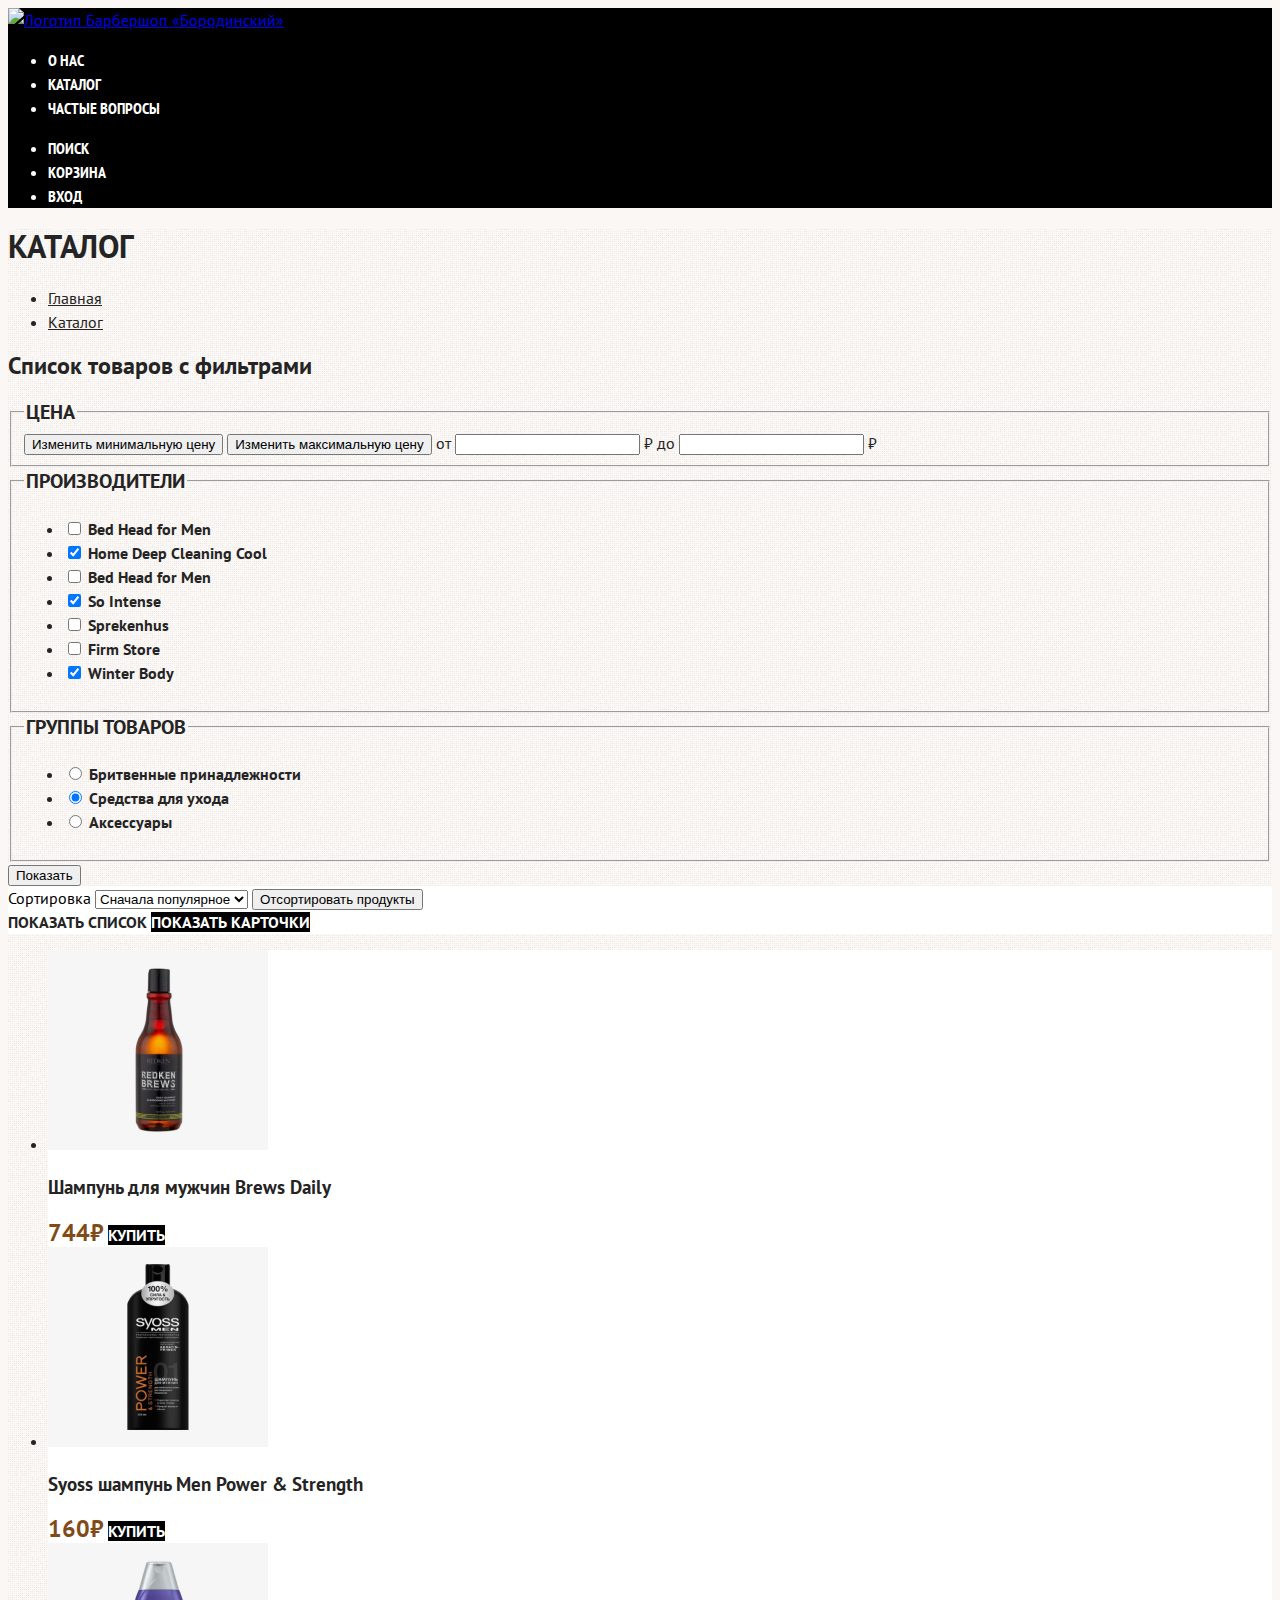
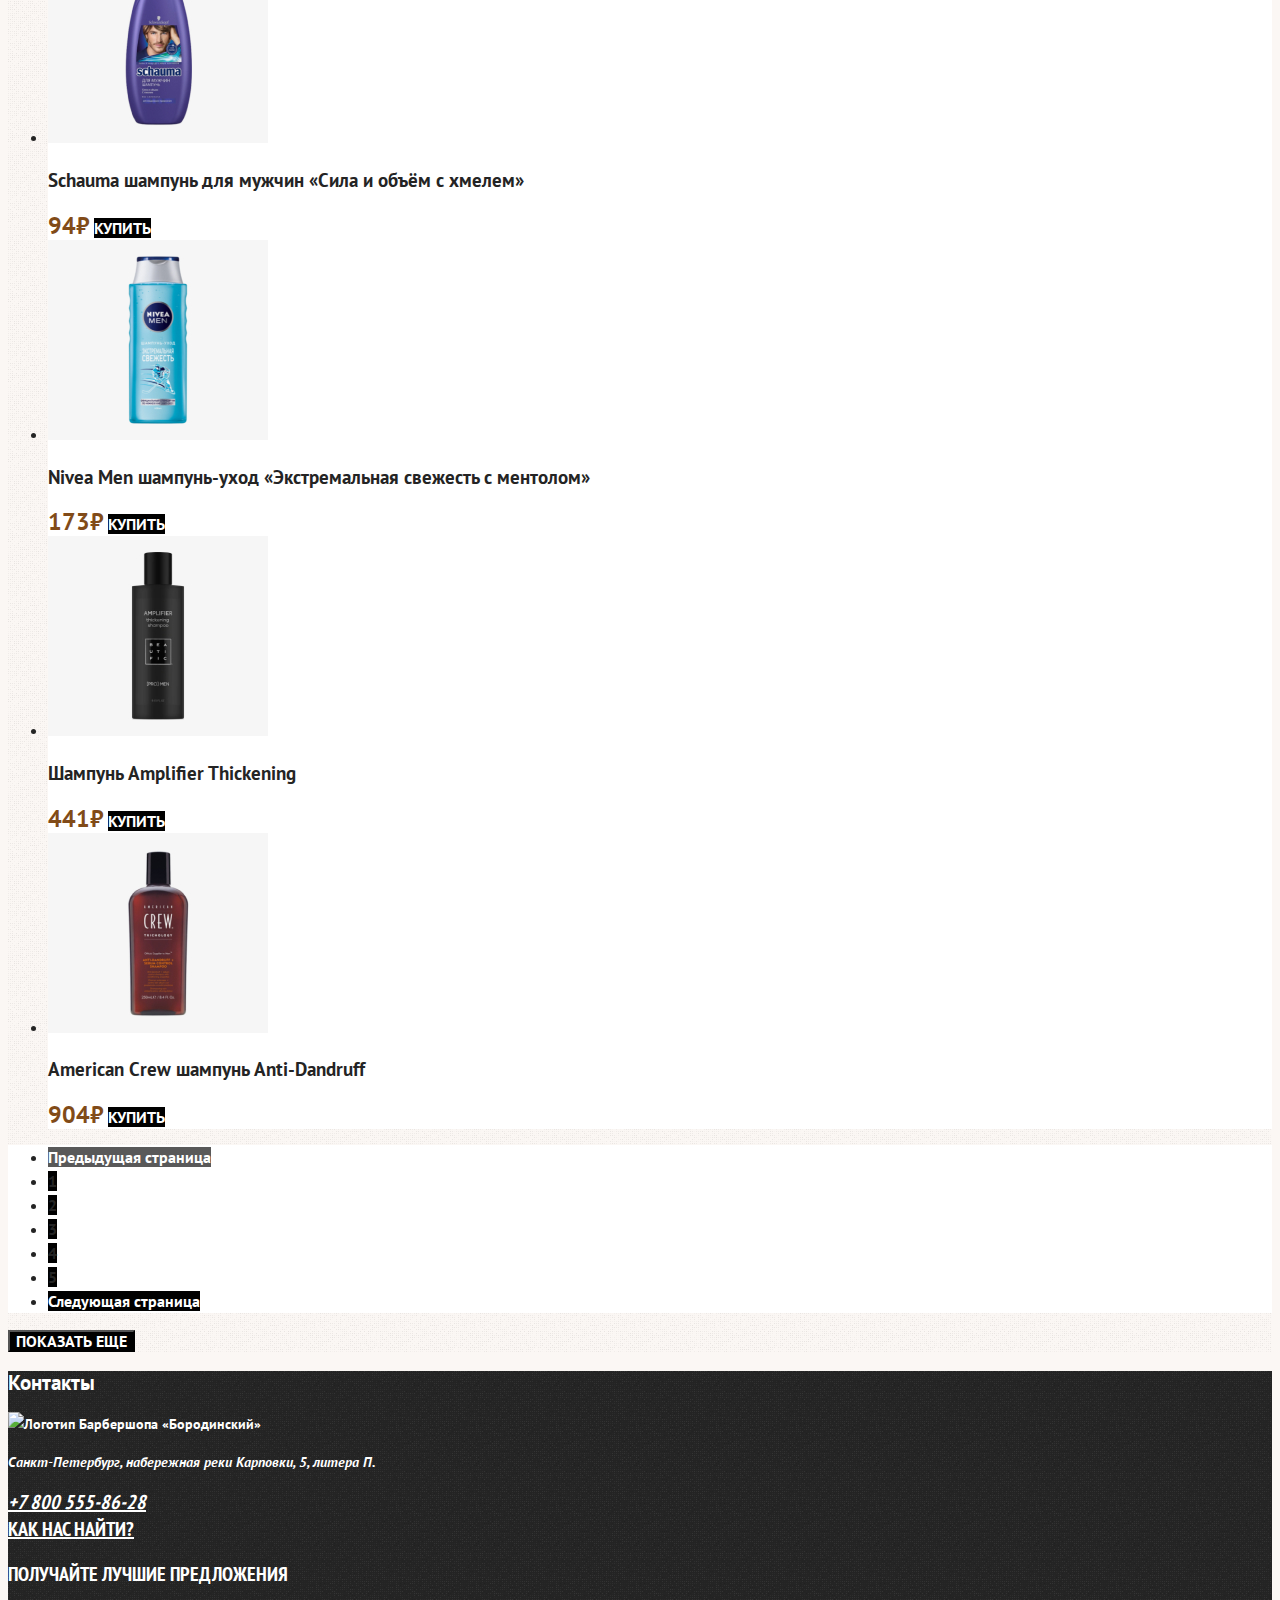
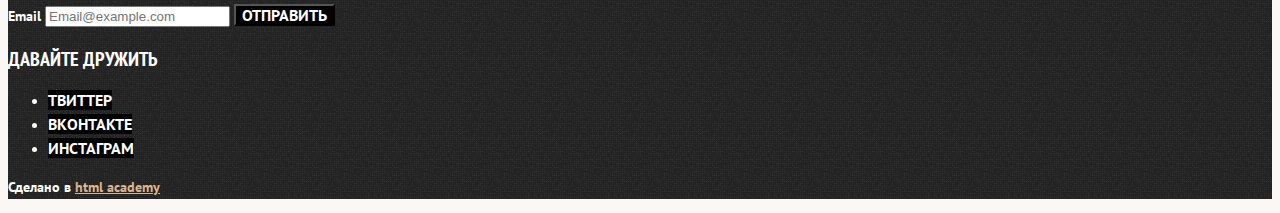
==== catalog.html @ 07fc40dc "complete" ====
<!DOCTYPE html>
<html lang="ru">
<head>
    <meta charset="UTF-8">
    <meta http-equiv="X-UA-Compatible" content="IE=edge">
    <meta name="viewport" content="width=device-width, initial-scale=1.0">
    <link rel="stylesheet" href="style/style.css">
    <title>Каталог</title>
</head>
<body>

    <header class="page-header">
        <nav class="navigation">
            <a href="index.html" class="navigation-logo">
                <img src="../borodinskiy/images/logo.svg" class="page-header-logo" alt="Логотип Барбершоп «Бородинский»"></a>
            <ul class="navigation-list">
                <li class="navigation-item">
                    <a class="navigation-link" href="about.html">О нас</a>
                </li>
                <li class="navigation-item">
                    <a class="navigation-link" href="katalog.html">Каталог</a>
                </li>
                <li class="navigation-item">
                    <a class="navigation-link" href="faq.html">Частые вопросы</a>
                </li>
            </ul>
        </nav>
        <ul class="navigation-list navigation-user">
            <li class="navigation-item">
                <a class="navigation-link" href="#"><span class="visually-hidden">Поиск</span></a>
            </li>
            <li class="navigation-item">
                <a class="navigation-link" href="#"><span class="visually-hidden"> Корзина</span></a>
            </li>
            <li class="navigation-item">
                <a class="navigation-link" href="#">Вход</a>
            </li>
        </ul>
    </header>

<main class="main-inner">

    <header class="inner-header">
        <h1 class="inner-header-title">Каталог</h1>
        <ul class="breadcrumbs">
            <li class="breadcrumbs-item">
                <a href="index.html" class="breadcrumbs-link">Главная</a>
            </li>
            <li class="breadcrumbs-item">
                <a href="" class="breadcrumbs-link">Каталог</a>
            </li>
        </ul>
    </header>

    <section class="catalog-products">
        <h2 class="visually-hidden">Список товаров с фильтрами</h2>
        <form class="catalog-filter" action="https://echo.htmlacademy.ru/" method="get">

            <fieldset class="catalog-filter-group">
                <legend class="catalog-filter-title">Цена</legend>

                <button class="range-toggle toggle-min" type="button">
                    <span class="visually-hiddden">Изменить минимальную цену</span>
                </button>
                <button class="range-toggle toggle-max" type="button">
                    <span class="visually-hiddden">Изменить максимальную цену</span>
                </button>

                <label class="catalog-filter-label">от
               <input class="catalog-filter-input" type="number" name="min-price"> ₽
                </label>

                <label class="catalog-filter-label">до
                    <input class="catalog-filter-input" type="number" name="min-price"> ₽
                </label>

            </fieldset>

            <fieldset class="catalog-filter-group">
                <legend class="catalog-filter-title">Производители</legend>
                <ul class="catalog-filter-list">

                    <li class="catalog-filter-item">
                <label class="control">
                    <input class="visually-hidden control-input" type="checkbox" name="bed-head-for-men">
                    <span class="control-mark"></span>
                    <span class="control-label"> Bed Head for Men</span>
                </label>
                    </li>

                    <li class="catalog-filter-item">
                        <label class="control">
                            <input class="visually-hidden control-input" type="checkbox" name="home-deep-cleaning-cool" checked>
                            <span class="control-mark"></span>
                            <span class="control-label"> Home Deep Cleaning Cool</span>
                        </label>
                    </li>

                    <li class="catalog-filter-item">
                        <label class="control">
                            <input class="visually-hidden control-input" type="checkbox" name="bed-head-for-men">
                            <span class="control-mark"></span>
                            <span class="control-label"> Bed Head for Men</span>
                        </label>
                    </li>

                    <li class="catalog-filter-item">
                        <label class="control">
                            <input class="visually-hidden control-input" type="checkbox" name="so-intense" checked>
                            <span class="control-mark"></span>
                            <span class="control-label">So Intense</span>
                        </label>
                     </li>

                     <li class="catalog-filter-item">
                        <label class="control">
                            <input class="visually-hidden control-input" type="checkbox" name="Sprekenhus">
                            <span class="control-mark"></span>
                            <span class="control-label">Sprekenhus</span>
                        </label>
                     </li>

                     <li class="catalog-filter-item">
                        <label class="control">
                            <input class="visually-hidden control-input" type="checkbox" name="firm-storе">
                            <span class="control-mark"></span>
                            <span class="control-label">Firm Storе</span>
                        </label>
                     </li>
                     <li class="catalog-filter-item">
                        <label class="control">
                            <input class="visually-hidden control-input" type="checkbox" name="winter-body" checked>
                            <span class="control-mark"></span>
                            <span class="control-label">Winter Body</span>
                        </label>
                     </li>
                </ul>
            </fieldset>
            <fieldset class="catalog-filter-group">
                <legend class="catalog-filter-title">Группы товаров</legend>
                <ul>
                <li class="catalog-filter-item">
                    <label class="control">
                        <input class="visually-hidden control-input" type="radio"
                         name="product-group" value="shaving-supplies">
                        <span class="control-mark"></span>
                        <span class="control-label">Бритвенные принадлежности</span>
                    </label>
                 </li>

                 <li class="catalog-filter-item">
                    <label class="control">
                        <input class="visually-hidden control-input" type="radio"
                         name="product-group" value="care-product" checked>
                        <span class="control-mark"></span>
                        <span class="control-label">Средства для ухода</span>
                    </label>
                 </li>
                 <li class="catalog-filter-item">
                    <label class="control">
                        <input class="visually-hidden control-input" type="radio" 
                        name="product-group" value="accessories">
                        <span class="control-mark"></span>
                        <span class="control-label">Аксессуары</span>
                    </label>
                 </li>
                </ul>
            </fieldset>
            <button class="bitton" type="submit">Показать</button>
        </form>

        <div class="sorting-container">
        <form class="sorting-type">
            <label class="visually-hidden" for="sorting">Сортировка</label>
            <select class="select-control" name="sorting" id="sorting">
                <option value="popular">Сначала популярное</option>
                <option value="cheap">Сначала дешевое</option>
                <option value="expensive">Сначала дорогое</option>
            </select>
            <button class="visually-hidden" type="submit">Отсортировать продукты</button>
        </form>
        <a href="#" class="button button-light">
            <span class="visually-hidden">Показать список</span>
        </a>
        <a href="#" class="button ">
            <span class="visually-hidden">Показать карточки</span>
        </a>
    </div>

        <!--product-list-->
        <ul class="product-list">
        <li class="product-card">
            <a href="product.html" class="product-card-link">
                <img class="product-card-image" src="images/catalog/catalog1.jpg" alt="">
                <h3 class="product-card-title">Шампунь для мужчин Brews Daily</h3>
            </a>
            <b class="product-card-price">744₽</b>
            <a class="product-card-button button" href="#">Купить</a>
        </li>

        <li class="product-card">
            <a href="product.html" class="product-card-link">
                <img class="product-card-image" src="images/catalog/catalog2.jpg" alt="">
                <h3 class="product-card-title">Syoss шампунь Men Power &amp; Strength</h3>
            </a>
            <b class="product-card-price">160₽</b>
            <a class="product-card-button button" href="#">Купить</a>
        </li>
        <li class="product-card">
            <a href="product.html" class="product-card-link">
                <img class="product-card-image" src="images/catalog/catalog3.jpg" alt="">
                <h3 class="product-card-title">Schauma шампунь для мужчин «Сила и объём с хмелем»</h3>
            </a>
            <b class="product-card-price">94₽</b>
            <a class="product-card-button button" href="#">Купить</a>
        </li>
        <li class="product-card">
            <a href="product.html" class="product-card-link">
                <img class="product-card-image" src="images/catalog/catalog4.jpg" alt="">
                <h3 class="product-card-title">Nivea Men шампунь-уход «Экстремальная свежесть с ментолом»</h3>
            </a>
            <b class="product-card-price">173₽</b>
            <a class="product-card-button button" href="#">Купить</a>
        </li>
        <li class="product-card">
            <a href="product.html" class="product-card-link">
                <img class="product-card-image" src="images/catalog/catalog5.jpg" alt="">
                <h3 class="product-card-title">Шампунь Amplifier Thickening</h3>
            </a>
            <b class="product-card-price">441₽</b>
            <a class="product-card-button button" href="#">Купить</a>
        </li>
        <li class="product-card">
            <a href="product.html" class="product-card-link">
                <img class="product-card-image" src="images/catalog/catalog6.jpg" alt="">
                <h3 class="product-card-title">American Crew шампунь Anti-Dandruff</h3>
            </a>
            <b class="product-card-price">904₽</b>
            <a class="product-card-button button" href="#">Купить</a>
        </li>
        </ul>
        <ul class="pagination">
            <li class="pagination-item">
                <a class="pagination-link pagination-prev pagination-disabled">
                    <span class="visually-hidden">Предыдущая страница</span>
                </a>
            </li>
            <li class="pagination-item">
                <a class="pagination-link pagination-current">1</a>
            </li>
            <li class="pagination-item">
                <a class="pagination-link pagination-current" href="#">2</a>
            </li>
            <li class="pagination-item">
                <a class="pagination-link pagination-current" href="#">3</a>
            </li>
            <li class="pagination-item">
                <a class="pagination-link pagination-current" href="#">4</a>
            </li>
            <li class="pagination-item">
                <a class="pagination-link pagination-current" href="#">5</a>
            </li>
            <li class="pagination-item">
                <a class="pagination-link pagination-next" href="#">
                    <span class="visually-hidden">Следующая страница</span></a>
            </li>
        </ul>
        <button class="button pagination-show-more" type="button">Показать еще</button>
    </section>

</main>

    <footer class="page-footer">
        <section class="footer-contacts">
            <h2 class="visually-hidden">Контакты</h2>
            <img src="../borodinskiy/images/logo-footer.svg" alt="Логотип Барбершопа «Бородинский»" class="footer-contacts-logo">
            <address class="fotter-contacts-adress">
                <p class="about-text">Санкт-Петербург, набережная
                    реки Карповки, 5, литера П.</p>
                    <a href="tel:88005558628" class="footer-contacts-adress-phone">+7 800 555-86-28</a>
            </address>
            <a href="#" class="footer-contacts-map-link">Как нас найти?</a>
        </section>
        <section class="newsletter">
            <h2 class="page-footer-title">Получайте лучшие предложения</h2>
           <form class="news-letter-form"> 
            <label class="visually-hidden" for="newsletter-email">Email</label>
            <input type="email" class="field" name="newsletter-email"
             id="newsletter-email" placeholder="Email@example.com" required>
            <button class="button newsletter-button" type="submit">
                <span class="visually-hidden">Отправить</span>
            </button>
           </form>
        </section>
        <section class="page-social"><h2 class="page-footer-title">Давайте дружить</h2>
            <ul class="foote-social-list">
                <li class="footer-social-item">
                    <a href="" class="button"><span class="visually-hidden">Твиттер</span></a>
                </li>
                <li class="footer-social-item">
                    <a href="" class="button"><span class="visually-hidden">Вконтакте</span></a>
                </li>
                <li class="footer-social-item">
                    <a href="" class="button"><span class="visually-hidden">Инстаграм</span></a>
                </li>
            </ul>
            <p class="about-text">Сделано в <a class="htmlacademy-link" href="ttps://htmlacademy.ru/">html academy</a></p>
        </section>
    </footer>
</body>
</html>
---- style/style.css ----
@import url('https://fonts.googleapis.com/css2?family=PT+Sans+Narrow:wght@700&family=PT+Sans:ital,wght@0,400;0,700;1,400;1,700&display=swap');

body{
    font-family: "PT Sans", sans-serif;
    font-size: 16px;
    line-height: 24px;
    background-color: #FBF7F4;
    color: #242424;
}


.button{
    font-family: inherit;
    font-size: 16px;
    line-height: 16px;
    font-weight: 700;
    text-align: center;
    color: #ffffff;
    background-color: #000000;
    text-decoration: none;
    text-transform: uppercase;
}


/* Pages*/
.page-header{
    color: #ffffff;
    background: #000000;
}

.navigation-link{
    font-family: "PT Sans Narrow", sans-serif;
    line-height: 22px;
    font-weight: 700;
    text-align: center;
    color: #ffffff;
    background-color: #000000;
    text-decoration: none;
    text-transform: uppercase;
}

.main-index{
    color: #ffffff;
    background-color: #000000;
    background-image: url("../images/background.jpg");
    background-size: 100% auto;
    background-repeat: no-repeat;
}

.advantages-list{
    text-align: center;
}

.advantages-title{
    font-family: "PT Sans Narrow" sans-serif;
    font-size: 32px;
    line-height: 35px;
    text-transform: uppercase;
}

/* Index columns*/
.index-columns{
    color: #242424;
    background-color: #FBF7F4;
    background-image: url(../images/noisy-texture-80x80-o8-d27-c-1f1f1f-t1\ 1.png);
} 

/*Services*/
.services {
    text-transform: uppercase;
}

/*Title*/
.services-title {
    font-size: 32px;
    line-height: 35px;
    font-weight: 700;
}

/*Price*/
.servies-list{
    font-size: 20px;
    line-height: 28px;
    font-weight: 700;
}

.services-price{
    color: #af7842;
}

/*Title*/
.gallery-title{
    font-size: 32px;
    line-height: 35px;
    font-weight: 700;
    text-transform: uppercase;
}

.contacts{
    font-weight: 700;
}

/*Title*/
.contact-title{
    font-size: 32px;
    line-height: 35px;
    font-weight: 700;
    text-transform: uppercase;
}

.contacts-address{
    font-style: normal;
}

/*subtitle*/
.contact-subtitle{
    font-size: 20px;
    line-height: 28px;
    text-transform: uppercase;
    color: #af7842;
}

/*Phone*/
.contacts-phone{
    font-size: 24px;
    line-height: 29px;
    text-decoration-line: underline;
    text-transform: uppercase;
    color: #242424;
}

/*Title*/
.appointment-title{
    font-size: 32px;
    line-height: 35px;
    font-weight: 700;
    text-transform: uppercase;
}

/*List*/
.appointment-form{
    color: #595959;
}

/*Label*/
.form-label{
    line-height: 24px;
    font-weight: 700;
    text-transform: uppercase;
}

/*Footer*/
.page-footer{
    font-size: 14px;
    font-weight: 700;
    color: #ffffff;
    background-color: #242424;
    background-image: url(../images/noisy-texture-80x80-o8-d27-c-1f1f1f-t1\ 1.png);
    background-repeat: repeat;
}
.page-footer a {
    color: #ffffff;
}

.page-footer .htmlacademy-link{
    font-size: 14px;
    color: #dbb590;
}

.page-footer-title{
    font-family: "PT Sans Narrow", sans-serif;
    font-size: 20px;
    line-height: 28px;
    font-weight: 700;
    color:#ffffff;
    text-transform: uppercase;
}

.footer-contacts-adress{
    font-style: normal;
}
.footer-contacts-adress p {
    font-size: 14px;
    line-height: 20px;
    font-weight: 700;
    color: #ffffff;
}

.footer-contacts-adress-phone {
    font-family: "PT Sans Narrow", sans-serif;
    font-size: 20px;
    line-height: 28px;
    font-weight: 700;
    text-decoration: underline;
    text-transform: uppercase;
}

.footer-contacts-map-link {
    font-family: "PT Sans Narrow", sans-serif;
    font-size: 20px;
    line-height: 26px;
    font-weight: 700;
    color: #ffffff;
    text-decoration: underline;
    text-transform: uppercase;
}


/*Catalog*/
.main-inner{
    color: #242424;
    background-color: #FBF7F4;
    background-image: url(../images/noisy-texture-80x80-o8-d27-c-1f1f1f-t1\ 1.png);
}

.inner-header-title{
    font-size: 32px;
    line-height: 35px;
    text-transform: uppercase;
}

/*breadcrumbs*/
.breadcrumbs{
    color: #242424;
}
.breadcrumbs-link{
    color: inherit;
}

.catalog-filter-title{
    font-size: 20px;
    line-height: 28px;
    font-weight: 700;
    color: #242424;
    text-transform: uppercase;
}

.control-label {
    font-weight: 700;
}

.sorting-container {
    color: #000000;
    background-color: #ffffff;
}
/*Light*/
.button-light{
    color: #242424;
    background-color: #ffffff;
}

/*Item*/
.product-card{
    background-color: #ffffff;
}
/*Link*/
.product-card-link {
text-decoration: none;
}
/*Title*/
.product-card-title {
font-weight: 700;
color: #242424;
}
/*Price*/
.product-card-price{
    font-size: 24px;
    line-height: 29px;
    font-weight: 700;
    color: #814b18;
    text-transform: uppercase;
}

/*Link*/
.pagination{
    background-color: #ffffff;
}
.pagination-link{
    color: #ffffff;
    background-color: #000000;
    text-decoration: none;
    line-height: 16px;
    font-weight: 700;
}
.pagination-current{
    color: #242424;
    border-color: #ffffff;
}
.pagination-disabled{
    background-color: #595959;
}
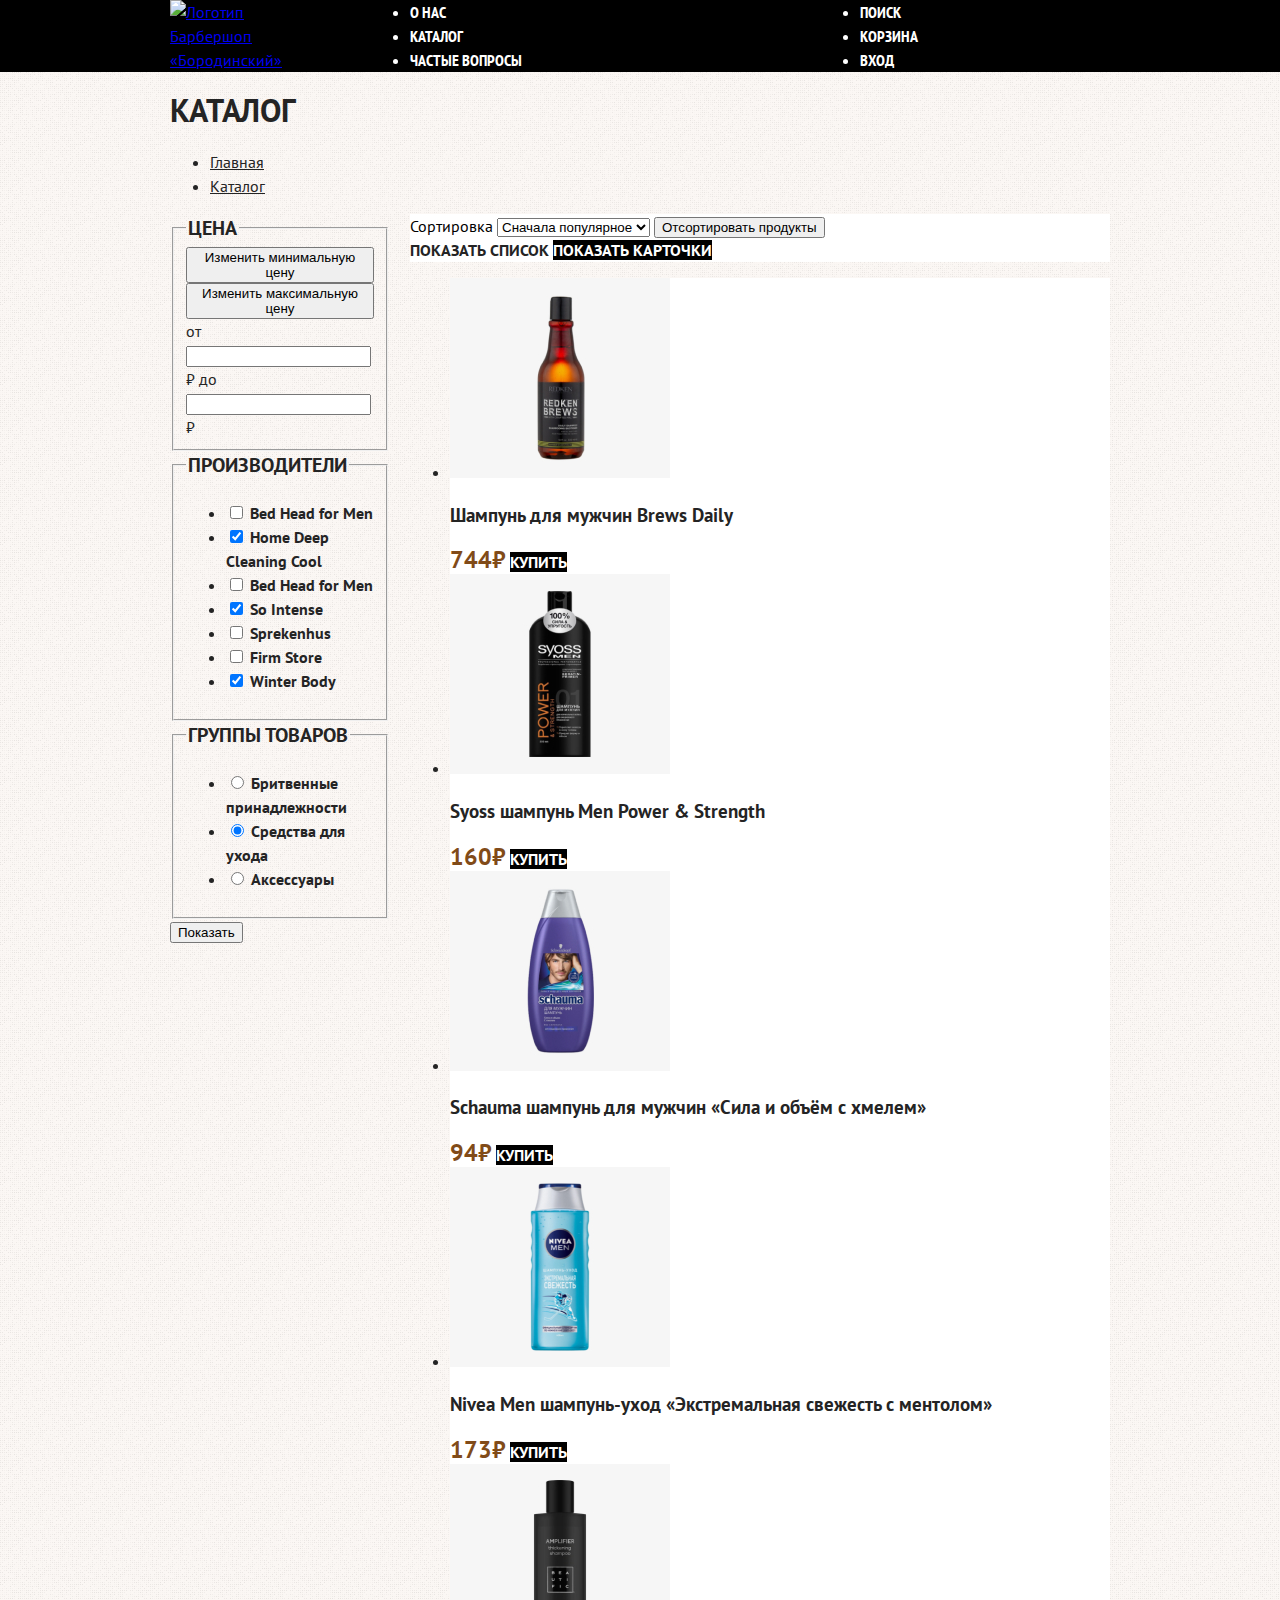
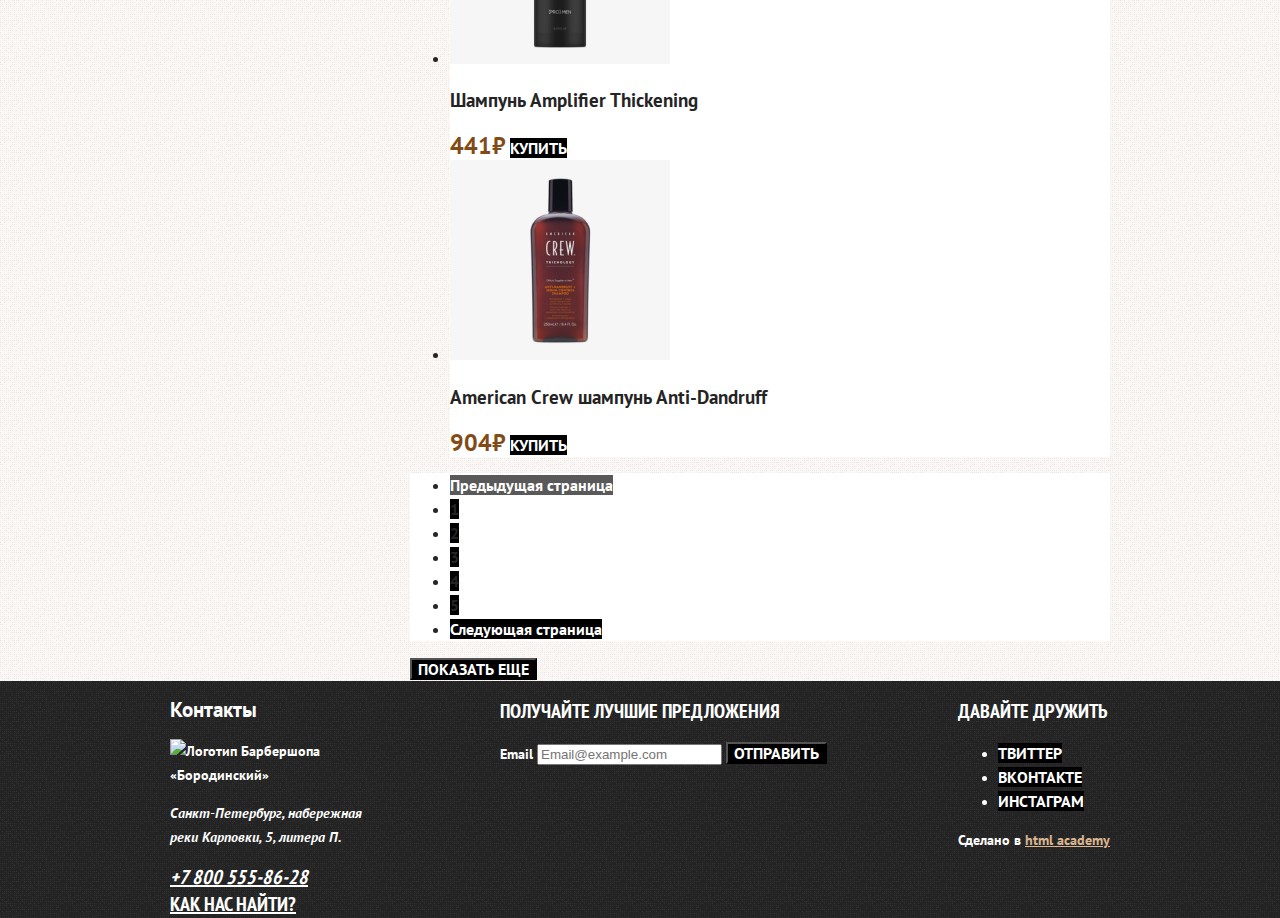
==== commit aa79f926: "homework" ====
--- a/catalog.html
+++ b/catalog.html
@@ -7,305 +7,309 @@
     <link rel="stylesheet" href="style/style.css">
     <title>Каталог</title>
 </head>
-<body>
-
-    <header class="page-header">
-        <nav class="navigation">
-            <a href="index.html" class="navigation-logo">
-                <img src="../borodinskiy/images/logo.svg" class="page-header-logo" alt="Логотип Барбершоп «Бородинский»"></a>
-            <ul class="navigation-list">
-                <li class="navigation-item">
-                    <a class="navigation-link" href="about.html">О нас</a>
-                </li>
-                <li class="navigation-item">
-                    <a class="navigation-link" href="katalog.html">Каталог</a>
-                </li>
-                <li class="navigation-item">
-                    <a class="navigation-link" href="faq.html">Частые вопросы</a>
-                </li>
-            </ul>
-        </nav>
-        <ul class="navigation-list navigation-user">
-            <li class="navigation-item">
-                <a class="navigation-link" href="#"><span class="visually-hidden">Поиск</span></a>
-            </li>
-            <li class="navigation-item">
-                <a class="navigation-link" href="#"><span class="visually-hidden"> Корзина</span></a>
-            </li>
-            <li class="navigation-item">
-                <a class="navigation-link" href="#">Вход</a>
-            </li>
-        </ul>
-    </header>
-
-<main class="main-inner">
-
-    <header class="inner-header">
-        <h1 class="inner-header-title">Каталог</h1>
-        <ul class="breadcrumbs">
-            <li class="breadcrumbs-item">
-                <a href="index.html" class="breadcrumbs-link">Главная</a>
-            </li>
-            <li class="breadcrumbs-item">
-                <a href="" class="breadcrumbs-link">Каталог</a>
-            </li>
-        </ul>
-    </header>
-
-    <section class="catalog-products">
-        <h2 class="visually-hidden">Список товаров с фильтрами</h2>
-        <form class="catalog-filter" action="https://echo.htmlacademy.ru/" method="get">
-
-            <fieldset class="catalog-filter-group">
-                <legend class="catalog-filter-title">Цена</legend>
-
-                <button class="range-toggle toggle-min" type="button">
-                    <span class="visually-hiddden">Изменить минимальную цену</span>
-                </button>
-                <button class="range-toggle toggle-max" type="button">
-                    <span class="visually-hiddden">Изменить максимальную цену</span>
-                </button>
-
-                <label class="catalog-filter-label">от
-               <input class="catalog-filter-input" type="number" name="min-price"> ₽
-                </label>
-
-                <label class="catalog-filter-label">до
+    <body>
+
+            <header class="page-header">
+                <nav class="navigation">
+                    <a href="index.html" class="navigation-logo">
+                        <img src="../borodinskiy/images/logo.svg" class="page-header-logo" alt="Логотип Барбершоп «Бородинский»"></a>
+                    <ul class="navigation-list">
+                        <li class="navigation-item">
+                            <a class="navigation-link" href="about.html">О нас</a>
+                        </li>
+                        <li class="navigation-item">
+                            <a class="navigation-link" href="katalog.html">Каталог</a>
+                        </li>
+                        <li class="navigation-item">
+                            <a class="navigation-link" href="faq.html">Частые вопросы</a>
+                        </li>
+                    </ul>
+                
+                <ul class="navigation-list navigation-user">
+                    <li class="navigation-item">
+                        <a class="navigation-link" href="#"><span class="visually-hidden">Поиск</span></a>
+                    </li>
+                    <li class="navigation-item">
+                        <a class="navigation-link" href="#"><span class="visually-hidden"> Корзина</span></a>
+                    </li>
+                    <li class="navigation-item">
+                        <a class="navigation-link" href="#">Вход</a>
+                    </li>
+                </ul>
+            </nav>
+            </header>
+
+        <main class="main-inner">
+        <div class="page-container">
+            <header class="inner-header">
+                <h1 class="inner-header-title">Каталог</h1>
+                <ul class="breadcrumbs">
+                    <li class="breadcrumbs-item">
+                        <a href="index.html" class="breadcrumbs-link">Главная</a>
+                    </li>
+                    <li class="breadcrumbs-item">
+                        <a href="" class="breadcrumbs-link">Каталог</a>
+                    </li>
+                </ul>
+            </header>
+
+            <section class="catalog-products">
+                <h2 class="visually-hidden" hidden>Список товаров с фильтрами</h2>
+                <form class="catalog-filter" action="https://echo.htmlacademy.ru/" method="get">
+
+                    <fieldset class="catalog-filter-group">
+                        <legend class="catalog-filter-title">Цена</legend>
+
+                        <button class="range-toggle toggle-min" type="button">
+                            <span class="visually-hiddden">Изменить минимальную цену</span>
+                        </button>
+                        <button class="range-toggle toggle-max" type="button">
+                            <span class="visually-hiddden">Изменить максимальную цену</span>
+                        </button>
+
+                        <label class="catalog-filter-label">от
                     <input class="catalog-filter-input" type="number" name="min-price"> ₽
-                </label>
-
-            </fieldset>
-
-            <fieldset class="catalog-filter-group">
-                <legend class="catalog-filter-title">Производители</legend>
-                <ul class="catalog-filter-list">
-
-                    <li class="catalog-filter-item">
-                <label class="control">
-                    <input class="visually-hidden control-input" type="checkbox" name="bed-head-for-men">
-                    <span class="control-mark"></span>
-                    <span class="control-label"> Bed Head for Men</span>
-                </label>
-                    </li>
-
-                    <li class="catalog-filter-item">
-                        <label class="control">
-                            <input class="visually-hidden control-input" type="checkbox" name="home-deep-cleaning-cool" checked>
-                            <span class="control-mark"></span>
-                            <span class="control-label"> Home Deep Cleaning Cool</span>
                         </label>
-                    </li>
-
-                    <li class="catalog-filter-item">
+
+                        <label class="catalog-filter-label">до
+                            <input class="catalog-filter-input" type="number" name="min-price"> ₽
+                        </label>
+
+                    </fieldset>
+
+                    <fieldset class="catalog-filter-group">
+                        <legend class="catalog-filter-title">Производители</legend>
+                        <ul class="catalog-filter-list">
+
+                            <li class="catalog-filter-item">
                         <label class="control">
                             <input class="visually-hidden control-input" type="checkbox" name="bed-head-for-men">
                             <span class="control-mark"></span>
                             <span class="control-label"> Bed Head for Men</span>
                         </label>
-                    </li>
-
-                    <li class="catalog-filter-item">
-                        <label class="control">
-                            <input class="visually-hidden control-input" type="checkbox" name="so-intense" checked>
-                            <span class="control-mark"></span>
-                            <span class="control-label">So Intense</span>
-                        </label>
-                     </li>
-
-                     <li class="catalog-filter-item">
-                        <label class="control">
-                            <input class="visually-hidden control-input" type="checkbox" name="Sprekenhus">
-                            <span class="control-mark"></span>
-                            <span class="control-label">Sprekenhus</span>
-                        </label>
-                     </li>
-
-                     <li class="catalog-filter-item">
-                        <label class="control">
-                            <input class="visually-hidden control-input" type="checkbox" name="firm-storе">
-                            <span class="control-mark"></span>
-                            <span class="control-label">Firm Storе</span>
-                        </label>
-                     </li>
-                     <li class="catalog-filter-item">
-                        <label class="control">
-                            <input class="visually-hidden control-input" type="checkbox" name="winter-body" checked>
-                            <span class="control-mark"></span>
-                            <span class="control-label">Winter Body</span>
-                        </label>
-                     </li>
+                            </li>
+
+                            <li class="catalog-filter-item">
+                                <label class="control">
+                                    <input class="visually-hidden control-input" type="checkbox" name="home-deep-cleaning-cool" checked>
+                                    <span class="control-mark"></span>
+                                    <span class="control-label"> Home Deep Cleaning Cool</span>
+                                </label>
+                            </li>
+
+                            <li class="catalog-filter-item">
+                                <label class="control">
+                                    <input class="visually-hidden control-input" type="checkbox" name="bed-head-for-men">
+                                    <span class="control-mark"></span>
+                                    <span class="control-label"> Bed Head for Men</span>
+                                </label>
+                            </li>
+
+                            <li class="catalog-filter-item">
+                                <label class="control">
+                                    <input class="visually-hidden control-input" type="checkbox" name="so-intense" checked>
+                                    <span class="control-mark"></span>
+                                    <span class="control-label">So Intense</span>
+                                </label>
+                            </li>
+
+                            <li class="catalog-filter-item">
+                                <label class="control">
+                                    <input class="visually-hidden control-input" type="checkbox" name="Sprekenhus">
+                                    <span class="control-mark"></span>
+                                    <span class="control-label">Sprekenhus</span>
+                                </label>
+                            </li>
+
+                            <li class="catalog-filter-item">
+                                <label class="control">
+                                    <input class="visually-hidden control-input" type="checkbox" name="firm-storе">
+                                    <span class="control-mark"></span>
+                                    <span class="control-label">Firm Storе</span>
+                                </label>
+                            </li>
+                            <li class="catalog-filter-item">
+                                <label class="control">
+                                    <input class="visually-hidden control-input" type="checkbox" name="winter-body" checked>
+                                    <span class="control-mark"></span>
+                                    <span class="control-label">Winter Body</span>
+                                </label>
+                            </li>
+                        </ul>
+                    </fieldset>
+                    <fieldset class="catalog-filter-group">
+                        <legend class="catalog-filter-title">Группы товаров</legend>
+                        <ul>
+                        <li class="catalog-filter-item">
+                            <label class="control">
+                                <input class="visually-hidden control-input" type="radio"
+                                name="product-group" value="shaving-supplies">
+                                <span class="control-mark"></span>
+                                <span class="control-label">Бритвенные принадлежности</span>
+                            </label>
+                        </li>
+
+                        <li class="catalog-filter-item">
+                            <label class="control">
+                                <input class="visually-hidden control-input" type="radio"
+                                name="product-group" value="care-product" checked>
+                                <span class="control-mark"></span>
+                                <span class="control-label">Средства для ухода</span>
+                            </label>
+                        </li>
+                        <li class="catalog-filter-item">
+                            <label class="control">
+                                <input class="visually-hidden control-input" type="radio" 
+                                name="product-group" value="accessories">
+                                <span class="control-mark"></span>
+                                <span class="control-label">Аксессуары</span>
+                            </label>
+                        </li>
+                        </ul>
+                    </fieldset>
+                    <button class="bitton" type="submit">Показать</button>
+                </form>
+                <div class="catalog-right-column">
+                <div class="sorting-container">
+                <form class="sorting-type">
+                    <label class="visually-hidden" for="sorting">Сортировка</label>
+                    <select class="select-control" name="sorting" id="sorting">
+                        <option value="popular">Сначала популярное</option>
+                        <option value="cheap">Сначала дешевое</option>
+                        <option value="expensive">Сначала дорогое</option>
+                    </select>
+                    <button class="visually-hidden" type="submit">Отсортировать продукты</button>
+                </form>
+                <a href="#" class="button button-light">
+                    <span class="visually-hidden">Показать список</span>
+                </a>
+                <a href="#" class="button ">
+                    <span class="visually-hidden">Показать карточки</span>
+                </a>
+            </div>
+
+                <!--product-list-->
+                <ul class="product-list">
+                <li class="product-card">
+                    <a href="product.html" class="product-card-link">
+                        <img class="product-card-image" src="images/catalog/catalog1.jpg" alt="">
+                        <h3 class="product-card-title">Шампунь для мужчин Brews Daily</h3>
+                    </a>
+                    <b class="product-card-price">744₽</b>
+                    <a class="product-card-button button" href="#">Купить</a>
+                </li>
+
+                <li class="product-card">
+                    <a href="product.html" class="product-card-link">
+                        <img class="product-card-image" src="images/catalog/catalog2.jpg" alt="">
+                        <h3 class="product-card-title">Syoss шампунь Men Power &amp; Strength</h3>
+                    </a>
+                    <b class="product-card-price">160₽</b>
+                    <a class="product-card-button button" href="#">Купить</a>
+                </li>
+                <li class="product-card">
+                    <a href="product.html" class="product-card-link">
+                        <img class="product-card-image" src="images/catalog/catalog3.jpg" alt="">
+                        <h3 class="product-card-title">Schauma шампунь для мужчин «Сила и объём с хмелем»</h3>
+                    </a>
+                    <b class="product-card-price">94₽</b>
+                    <a class="product-card-button button" href="#">Купить</a>
+                </li>
+                <li class="product-card">
+                    <a href="product.html" class="product-card-link">
+                        <img class="product-card-image" src="images/catalog/catalog4.jpg" alt="">
+                        <h3 class="product-card-title">Nivea Men шампунь-уход «Экстремальная свежесть с ментолом»</h3>
+                    </a>
+                    <b class="product-card-price">173₽</b>
+                    <a class="product-card-button button" href="#">Купить</a>
+                </li>
+                <li class="product-card">
+                    <a href="product.html" class="product-card-link">
+                        <img class="product-card-image" src="images/catalog/catalog5.jpg" alt="">
+                        <h3 class="product-card-title">Шампунь Amplifier Thickening</h3>
+                    </a>
+                    <b class="product-card-price">441₽</b>
+                    <a class="product-card-button button" href="#">Купить</a>
+                </li>
+                <li class="product-card">
+                    <a href="product.html" class="product-card-link">
+                        <img class="product-card-image" src="images/catalog/catalog6.jpg" alt="">
+                        <h3 class="product-card-title">American Crew шампунь Anti-Dandruff</h3>
+                    </a>
+                    <b class="product-card-price">904₽</b>
+                    <a class="product-card-button button" href="#">Купить</a>
+                </li>
                 </ul>
-            </fieldset>
-            <fieldset class="catalog-filter-group">
-                <legend class="catalog-filter-title">Группы товаров</legend>
-                <ul>
-                <li class="catalog-filter-item">
-                    <label class="control">
-                        <input class="visually-hidden control-input" type="radio"
-                         name="product-group" value="shaving-supplies">
-                        <span class="control-mark"></span>
-                        <span class="control-label">Бритвенные принадлежности</span>
-                    </label>
-                 </li>
-
-                 <li class="catalog-filter-item">
-                    <label class="control">
-                        <input class="visually-hidden control-input" type="radio"
-                         name="product-group" value="care-product" checked>
-                        <span class="control-mark"></span>
-                        <span class="control-label">Средства для ухода</span>
-                    </label>
-                 </li>
-                 <li class="catalog-filter-item">
-                    <label class="control">
-                        <input class="visually-hidden control-input" type="radio" 
-                        name="product-group" value="accessories">
-                        <span class="control-mark"></span>
-                        <span class="control-label">Аксессуары</span>
-                    </label>
-                 </li>
+                <ul class="pagination">
+                    <li class="pagination-item">
+                        <a class="pagination-link pagination-prev pagination-disabled">
+                            <span class="visually-hidden">Предыдущая страница</span>
+                        </a>
+                    </li>
+                    <li class="pagination-item">
+                        <a class="pagination-link pagination-current">1</a>
+                    </li>
+                    <li class="pagination-item">
+                        <a class="pagination-link pagination-current" href="#">2</a>
+                    </li>
+                    <li class="pagination-item">
+                        <a class="pagination-link pagination-current" href="#">3</a>
+                    </li>
+                    <li class="pagination-item">
+                        <a class="pagination-link pagination-current" href="#">4</a>
+                    </li>
+                    <li class="pagination-item">
+                        <a class="pagination-link pagination-current" href="#">5</a>
+                    </li>
+                    <li class="pagination-item">
+                        <a class="pagination-link pagination-next" href="#">
+                            <span class="visually-hidden">Следующая страница</span></a>
+                    </li>
                 </ul>
-            </fieldset>
-            <button class="bitton" type="submit">Показать</button>
-        </form>
-
-        <div class="sorting-container">
-        <form class="sorting-type">
-            <label class="visually-hidden" for="sorting">Сортировка</label>
-            <select class="select-control" name="sorting" id="sorting">
-                <option value="popular">Сначала популярное</option>
-                <option value="cheap">Сначала дешевое</option>
-                <option value="expensive">Сначала дорогое</option>
-            </select>
-            <button class="visually-hidden" type="submit">Отсортировать продукты</button>
-        </form>
-        <a href="#" class="button button-light">
-            <span class="visually-hidden">Показать список</span>
-        </a>
-        <a href="#" class="button ">
-            <span class="visually-hidden">Показать карточки</span>
-        </a>
-    </div>
-
-        <!--product-list-->
-        <ul class="product-list">
-        <li class="product-card">
-            <a href="product.html" class="product-card-link">
-                <img class="product-card-image" src="images/catalog/catalog1.jpg" alt="">
-                <h3 class="product-card-title">Шампунь для мужчин Brews Daily</h3>
-            </a>
-            <b class="product-card-price">744₽</b>
-            <a class="product-card-button button" href="#">Купить</a>
-        </li>
-
-        <li class="product-card">
-            <a href="product.html" class="product-card-link">
-                <img class="product-card-image" src="images/catalog/catalog2.jpg" alt="">
-                <h3 class="product-card-title">Syoss шампунь Men Power &amp; Strength</h3>
-            </a>
-            <b class="product-card-price">160₽</b>
-            <a class="product-card-button button" href="#">Купить</a>
-        </li>
-        <li class="product-card">
-            <a href="product.html" class="product-card-link">
-                <img class="product-card-image" src="images/catalog/catalog3.jpg" alt="">
-                <h3 class="product-card-title">Schauma шампунь для мужчин «Сила и объём с хмелем»</h3>
-            </a>
-            <b class="product-card-price">94₽</b>
-            <a class="product-card-button button" href="#">Купить</a>
-        </li>
-        <li class="product-card">
-            <a href="product.html" class="product-card-link">
-                <img class="product-card-image" src="images/catalog/catalog4.jpg" alt="">
-                <h3 class="product-card-title">Nivea Men шампунь-уход «Экстремальная свежесть с ментолом»</h3>
-            </a>
-            <b class="product-card-price">173₽</b>
-            <a class="product-card-button button" href="#">Купить</a>
-        </li>
-        <li class="product-card">
-            <a href="product.html" class="product-card-link">
-                <img class="product-card-image" src="images/catalog/catalog5.jpg" alt="">
-                <h3 class="product-card-title">Шампунь Amplifier Thickening</h3>
-            </a>
-            <b class="product-card-price">441₽</b>
-            <a class="product-card-button button" href="#">Купить</a>
-        </li>
-        <li class="product-card">
-            <a href="product.html" class="product-card-link">
-                <img class="product-card-image" src="images/catalog/catalog6.jpg" alt="">
-                <h3 class="product-card-title">American Crew шампунь Anti-Dandruff</h3>
-            </a>
-            <b class="product-card-price">904₽</b>
-            <a class="product-card-button button" href="#">Купить</a>
-        </li>
-        </ul>
-        <ul class="pagination">
-            <li class="pagination-item">
-                <a class="pagination-link pagination-prev pagination-disabled">
-                    <span class="visually-hidden">Предыдущая страница</span>
-                </a>
-            </li>
-            <li class="pagination-item">
-                <a class="pagination-link pagination-current">1</a>
-            </li>
-            <li class="pagination-item">
-                <a class="pagination-link pagination-current" href="#">2</a>
-            </li>
-            <li class="pagination-item">
-                <a class="pagination-link pagination-current" href="#">3</a>
-            </li>
-            <li class="pagination-item">
-                <a class="pagination-link pagination-current" href="#">4</a>
-            </li>
-            <li class="pagination-item">
-                <a class="pagination-link pagination-current" href="#">5</a>
-            </li>
-            <li class="pagination-item">
-                <a class="pagination-link pagination-next" href="#">
-                    <span class="visually-hidden">Следующая страница</span></a>
-            </li>
-        </ul>
-        <button class="button pagination-show-more" type="button">Показать еще</button>
-    </section>
-
-</main>
-
-    <footer class="page-footer">
-        <section class="footer-contacts">
-            <h2 class="visually-hidden">Контакты</h2>
-            <img src="../borodinskiy/images/logo-footer.svg" alt="Логотип Барбершопа «Бородинский»" class="footer-contacts-logo">
-            <address class="fotter-contacts-adress">
-                <p class="about-text">Санкт-Петербург, набережная
-                    реки Карповки, 5, литера П.</p>
-                    <a href="tel:88005558628" class="footer-contacts-adress-phone">+7 800 555-86-28</a>
-            </address>
-            <a href="#" class="footer-contacts-map-link">Как нас найти?</a>
-        </section>
-        <section class="newsletter">
-            <h2 class="page-footer-title">Получайте лучшие предложения</h2>
-           <form class="news-letter-form"> 
-            <label class="visually-hidden" for="newsletter-email">Email</label>
-            <input type="email" class="field" name="newsletter-email"
-             id="newsletter-email" placeholder="Email@example.com" required>
-            <button class="button newsletter-button" type="submit">
-                <span class="visually-hidden">Отправить</span>
-            </button>
-           </form>
-        </section>
-        <section class="page-social"><h2 class="page-footer-title">Давайте дружить</h2>
-            <ul class="foote-social-list">
-                <li class="footer-social-item">
-                    <a href="" class="button"><span class="visually-hidden">Твиттер</span></a>
-                </li>
-                <li class="footer-social-item">
-                    <a href="" class="button"><span class="visually-hidden">Вконтакте</span></a>
-                </li>
-                <li class="footer-social-item">
-                    <a href="" class="button"><span class="visually-hidden">Инстаграм</span></a>
-                </li>
-            </ul>
-            <p class="about-text">Сделано в <a class="htmlacademy-link" href="ttps://htmlacademy.ru/">html academy</a></p>
-        </section>
-    </footer>
-</body>
+                <button class="button pagination-show-more" type="button">Показать еще</button>
+            </div>
+            </section>
+        </div>
+        </main>
+
+            <footer class="page-footer">
+                <div class="page-footer-container">
+                <section class="footer-contacts">
+                    <h2 class="visually-hidden">Контакты</h2>
+                    <img src="../borodinskiy/images/logo-footer.svg" alt="Логотип Барбершопа «Бородинский»" class="footer-contacts-logo">
+                    <address class="fotter-contacts-adress">
+                        <p class="about-text">Санкт-Петербург, набережная
+                            реки Карповки, 5, литера П.</p>
+                            <a href="tel:88005558628" class="footer-contacts-adress-phone">+7 800 555-86-28</a>
+                    </address>
+                    <a href="#" class="footer-contacts-map-link">Как нас найти?</a>
+                </section>
+                <section class="newsletter">
+                    <h2 class="page-footer-title">Получайте лучшие предложения</h2>
+                <form class="news-letter-form"> 
+                    <label class="visually-hidden" for="newsletter-email">Email</label>
+                    <input type="email" class="field" name="newsletter-email"
+                    id="newsletter-email" placeholder="Email@example.com" required>
+                    <button class="button newsletter-button" type="submit">
+                        <span class="visually-hidden">Отправить</span>
+                    </button>
+                </form>
+                </section>
+                <section class="footer-social"><h2 class="page-footer-title">Давайте дружить</h2>
+                    <ul class="foote-social-list">
+                        <li class="footer-social-item">
+                            <a href="" class="button"><span class="visually-hidden">Твиттер</span></a>
+                        </li>
+                        <li class="footer-social-item">
+                            <a href="" class="button"><span class="visually-hidden">Вконтакте</span></a>
+                        </li>
+                        <li class="footer-social-item">
+                            <a href="" class="button"><span class="visually-hidden">Инстаграм</span></a>
+                        </li>
+                    </ul>
+                    <p class="about-text">Сделано в <a class="htmlacademy-link" href="ttps://htmlacademy.ru/">html academy</a></p>
+                </section>
+            </div>
+            </footer>
+    </body>
 </html>--- a/style/style.css
+++ b/style/style.css
@@ -1,6 +1,16 @@
 @import url('https://fonts.googleapis.com/css2?family=PT+Sans+Narrow:wght@700&family=PT+Sans:ital,wght@0,400;0,700;1,400;1,700&display=swap');
 
+
+html{
+height: 100%;
+}
+
+
 body{
+    margin: 0;
+    display: flex;
+    flex-direction: column;
+    min-height: 100%;
     font-family: "PT Sans", sans-serif;
     font-size: 16px;
     line-height: 24px;
@@ -28,6 +38,24 @@
     background: #000000;
 }
 
+.navigation{
+    display: flex;
+    width: 940px;
+    margin: 0 auto;
+    padding: 0;
+}
+
+.navigation-list{
+    width: 430px;
+    margin: 0;
+    padding: 0;
+}
+
+.navigation-user{
+    max-width: 250px;
+    margin-left: auto;
+}
+
 .navigation-link{
     font-family: "PT Sans Narrow", sans-serif;
     line-height: 22px;
@@ -37,6 +65,20 @@
     background-color: #000000;
     text-decoration: none;
     text-transform: uppercase;
+}
+
+.main-container{
+    flex-grow: 1;
+}
+
+.page-container{
+    width: 940px;
+    margin: 0 auto;
+}
+
+.logo{
+    display: block;
+    margin: 0 auto;
 }
 
 .main-index{
@@ -48,7 +90,15 @@
 }
 
 .advantages-list{
+    display: flex;
+    justify-content: space-between;
+    margin: 0;
+    padding: 0;
     text-align: center;
+}
+
+.advantages-item{
+    width: 277px;
 }
 
 .advantages-title{
@@ -60,6 +110,9 @@
 
 /* Index columns*/
 .index-columns{
+    display: flex;
+    justify-content: space-between;
+    padding: 0 40px;
     color: #242424;
     background-color: #FBF7F4;
     background-image: url(../images/noisy-texture-80x80-o8-d27-c-1f1f1f-t1\ 1.png);
@@ -67,6 +120,7 @@
 
 /*Services*/
 .services {
+    width: 390px;
     text-transform: uppercase;
 }
 
@@ -89,6 +143,11 @@
 }
 
 /*Title*/
+.gallery{
+    width: 390px;
+}
+
+
 .gallery-title{
     font-size: 32px;
     line-height: 35px;
@@ -97,6 +156,7 @@
 }
 
 .contacts{
+    width: 350px;
     font-weight: 700;
 }
 
@@ -130,6 +190,10 @@
 }
 
 /*Title*/
+.appointment{
+    width: 430px;
+}
+
 .appointment-title{
     font-size: 32px;
     line-height: 35px;
@@ -158,6 +222,13 @@
     background-image: url(../images/noisy-texture-80x80-o8-d27-c-1f1f1f-t1\ 1.png);
     background-repeat: repeat;
 }
+.page-footer-container{
+    display: flex;
+    width: 940px;
+    margin: 0 auto;
+}
+
+
 .page-footer a {
     color: #ffffff;
 }
@@ -175,6 +246,11 @@
     color:#ffffff;
     text-transform: uppercase;
 }
+.footer-contacts{
+    width: 200px;
+    margin-right:130px;
+}
+
 
 .footer-contacts-adress{
     font-style: normal;
@@ -205,8 +281,18 @@
     text-transform: uppercase;
 }
 
+.footer-social{
+    margin-left:auto;
+    max-width: 190px;
+}
+
 
 /*Catalog*/
+
+.navigation-logo{
+    width: 140px;
+    margin-right: 100px;
+}
 .main-inner{
     color: #242424;
     background-color: #FBF7F4;
@@ -227,12 +313,25 @@
     color: inherit;
 }
 
+.catalog-products{
+    display: flex;
+}
+
+.catalog-filter{
+    width: 220px;
+    margin-right: 20px;
+}
+
 .catalog-filter-title{
     font-size: 20px;
     line-height: 28px;
     font-weight: 700;
     color: #242424;
     text-transform: uppercase;
+}
+
+.catalog-right-column{
+    width: 700px;
 }
 
 .control-label {
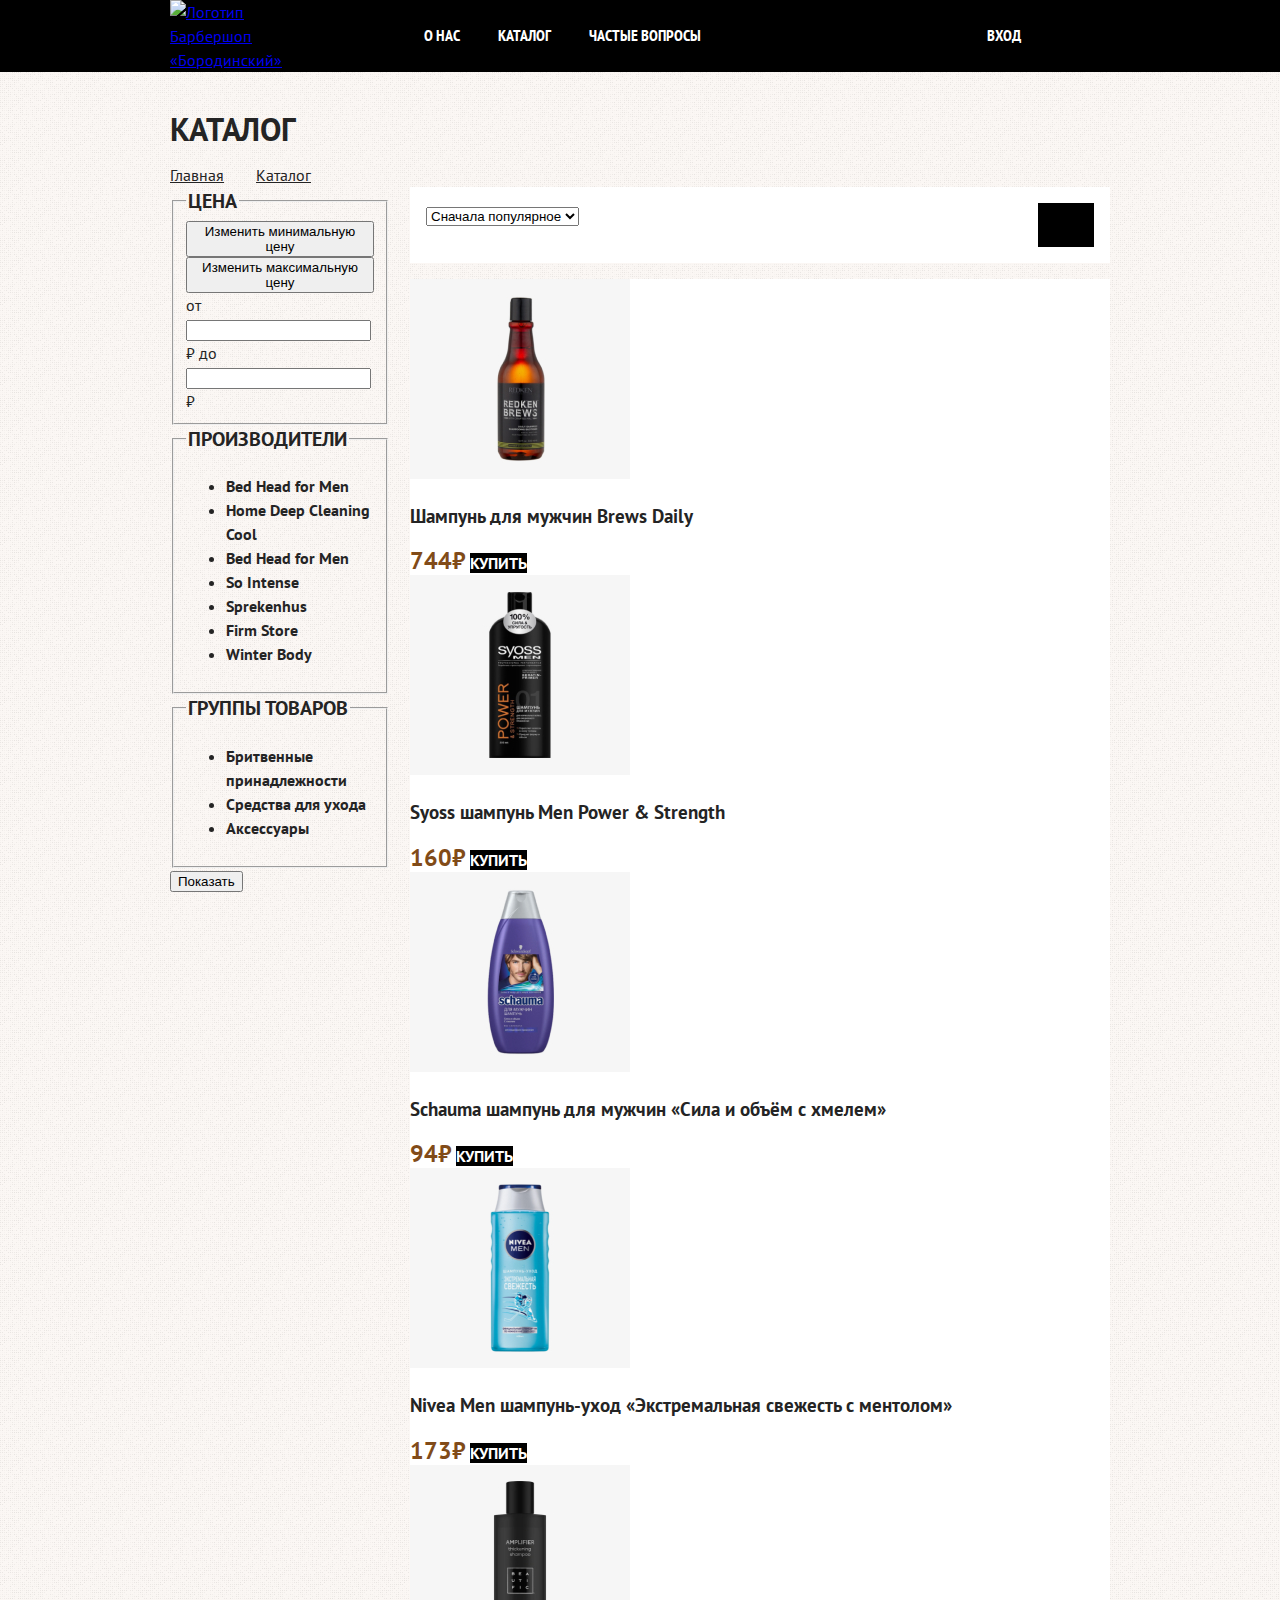
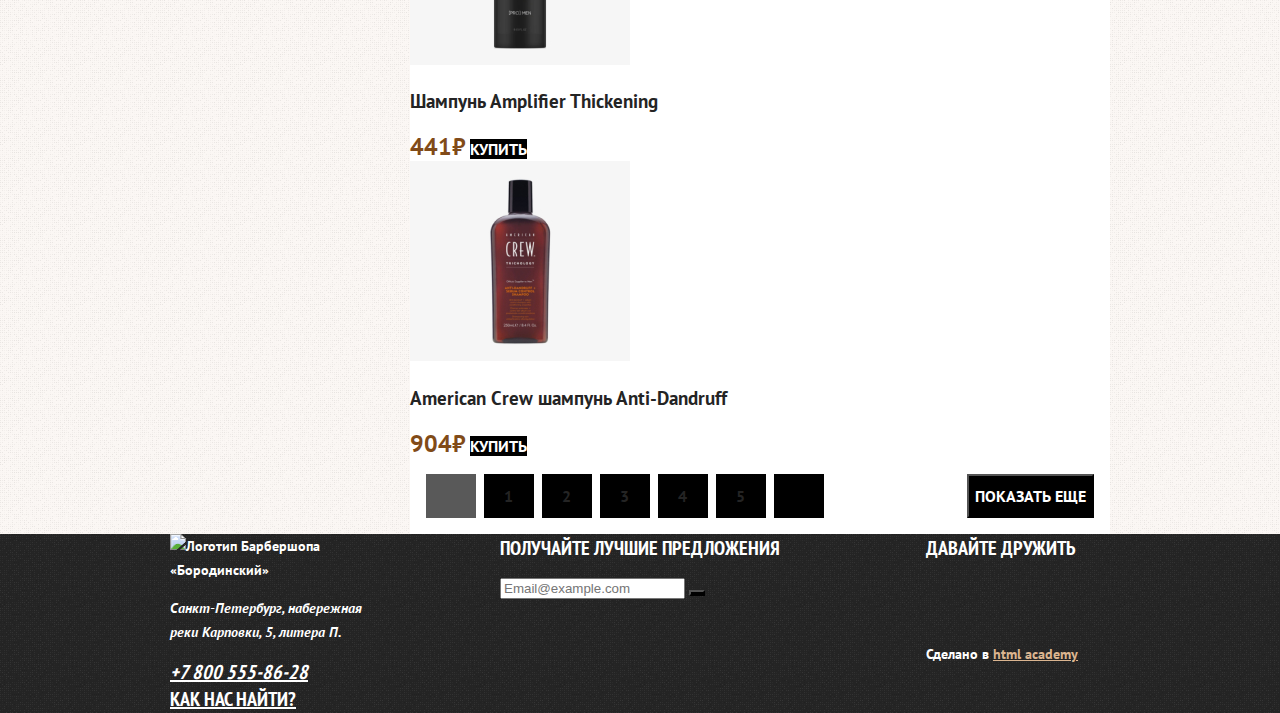
==== commit d840648e: "setka" ====
--- a/catalog.html
+++ b/catalog.html
@@ -240,6 +240,7 @@
                     <a class="product-card-button button" href="#">Купить</a>
                 </li>
                 </ul>
+                <div class="pagination-container">
                 <ul class="pagination">
                     <li class="pagination-item">
                         <a class="pagination-link pagination-prev pagination-disabled">
@@ -267,6 +268,7 @@
                     </li>
                 </ul>
                 <button class="button pagination-show-more" type="button">Показать еще</button>
+            </div>
             </div>
             </section>
         </div>
@@ -296,7 +298,7 @@
                 </form>
                 </section>
                 <section class="footer-social"><h2 class="page-footer-title">Давайте дружить</h2>
-                    <ul class="foote-social-list">
+                    <ul class="footer-social-list">
                         <li class="footer-social-item">
                             <a href="" class="button"><span class="visually-hidden">Твиттер</span></a>
                         </li>
--- a/style/style.css
+++ b/style/style.css
@@ -19,6 +19,17 @@
 }
 
 
+.visually-hidden {
+    position: absolute;
+    width: 1px;
+    height: 1px;
+    margin: -1px;
+    padding: 0;
+    border: 0;
+    clip: rect(0 0 0 0);
+    overflow: hidden;
+  }
+
 .button{
     font-family: inherit;
     font-size: 16px;
@@ -46,9 +57,12 @@
 }
 
 .navigation-list{
-    width: 430px;
+    display: flex;
+    flex-wrap: wrap;
+    width: 470px;
     margin: 0;
     padding: 0;
+    list-style-type: none;
 }
 
 .navigation-user{
@@ -56,7 +70,15 @@
     margin-left: auto;
 }
 
+.navigation-user .navigation-link{
+min-width: 16px;
+min-height: 22px;
+}
+
+
 .navigation-link{
+    display: block;
+    padding: 24px 19px;
     font-family: "PT Sans Narrow", sans-serif;
     line-height: 22px;
     font-weight: 700;
@@ -69,6 +91,8 @@
 
 .main-container{
     flex-grow: 1;
+    padding-top: 64px;
+    padding-bottom: 60px;
 }
 
 .page-container{
@@ -79,6 +103,7 @@
 .logo{
     display: block;
     margin: 0 auto;
+    margin-bottom: 64px;
 }
 
 .main-index{
@@ -89,12 +114,18 @@
     background-repeat: no-repeat;
 }
 
+.advantages{
+    margin-bottom: 58px;
+}
+
+
 .advantages-list{
     display: flex;
     justify-content: space-between;
     margin: 0;
     padding: 0;
     text-align: center;
+    list-style-type: none;
 }
 
 .advantages-item{
@@ -106,17 +137,29 @@
     font-size: 32px;
     line-height: 35px;
     text-transform: uppercase;
+    margin-top: 0;
+    margin-bottom: 56px;
+}
+
+.advantages-description{
+margin: 0;
+
 }
 
 /* Index columns*/
 .index-columns{
     display: flex;
     justify-content: space-between;
-    padding: 0 40px;
+    margin-bottom: 32px;
+    padding: 40px;
     color: #242424;
     background-color: #FBF7F4;
     background-image: url(../images/noisy-texture-80x80-o8-d27-c-1f1f1f-t1\ 1.png);
 } 
+
+.index-columns:last-child{
+    margin-bottom: 0;
+}
 
 /*Services*/
 .services {
@@ -129,6 +172,8 @@
     font-size: 32px;
     line-height: 35px;
     font-weight: 700;
+    margin-top: 0;
+    margin-bottom: 28px;
 }
 
 /*Price*/
@@ -153,6 +198,8 @@
     line-height: 35px;
     font-weight: 700;
     text-transform: uppercase;
+    margin-top: 0;
+    margin-bottom: 28px;
 }
 
 .contacts{
@@ -166,6 +213,8 @@
     line-height: 35px;
     font-weight: 700;
     text-transform: uppercase;
+    margin-top: 0;
+    margin-bottom: 28px;
 }
 
 .contacts-address{
@@ -199,6 +248,8 @@
     line-height: 35px;
     font-weight: 700;
     text-transform: uppercase;
+    margin-top: 0;
+    margin-bottom: 28px;
 }
 
 /*List*/
@@ -245,6 +296,8 @@
     font-weight: 700;
     color:#ffffff;
     text-transform: uppercase;
+    margin-top: 0;
+    margin-bottom: 14px;
 }
 .footer-contacts{
     width: 200px;
@@ -286,6 +339,30 @@
     max-width: 190px;
 }
 
+.footer-social-list{
+    display: flex;
+    flex-wrap: wrap;
+    margin: 0;
+    padding: 0;
+    list-style-type: none;
+
+}
+
+.footer-social-item {
+    width: 56px;
+    height: 44px;
+    margin-right: 8px;
+    margin-bottom: 8px;
+  }
+
+.footer-social-item:nth-child(3n){
+    margin-right: 0;
+}
+
+
+
+
+
 
 /*Catalog*/
 
@@ -294,6 +371,7 @@
     margin-right: 100px;
 }
 .main-inner{
+    padding-top: 40px;
     color: #242424;
     background-color: #FBF7F4;
     background-image: url(../images/noisy-texture-80x80-o8-d27-c-1f1f1f-t1\ 1.png);
@@ -303,13 +381,20 @@
     font-size: 32px;
     line-height: 35px;
     text-transform: uppercase;
+    margin-top: 0;
+    margin-bottom: 16px; 
 }
 
 /*breadcrumbs*/
 .breadcrumbs{
     color: #242424;
+    display: flex;
+    margin: 0;
+    padding: 0;
+    list-style-type: none;
 }
 .breadcrumbs-link{
+    margin-right: 32px;
     color: inherit;
 }
 
@@ -339,8 +424,20 @@
 }
 
 .sorting-container {
+    display: flex;
     color: #000000;
     background-color: #ffffff;
+    margin-bottom: 16px;
+    padding: 16px;
+}
+
+.sorting-container .button{
+    width: 56px;
+    height: 44px;
+}
+
+.sorting-type{
+    margin-right: auto;
 }
 /*Light*/
 .button-light{
@@ -349,6 +446,12 @@
 }
 
 /*Item*/
+.product-list{
+    list-style-type: none;
+    margin: 0;
+    padding: 0;
+}
+
 .product-card{
     background-color: #ffffff;
 }
@@ -371,19 +474,47 @@
 }
 
 /*Link*/
+.pagination-container{
+    display: flex;
+    padding: 16px;
+    background-color: #ffffff;
+}
+
 .pagination{
-    background-color: #ffffff;
-}
+   display: flex;
+   margin: 0;
+   padding: 0;
+   list-style-type: none;
+}
+
+.pagination-item:not(:last-child){
+    margin-right: 8px;
+}
+
 .pagination-link{
+    display: block;
+    box-sizing: border-box;
+    width: 50px;
+    height: 44px;
+    padding: 14px 20px;
     color: #ffffff;
     background-color: #000000;
     text-decoration: none;
     line-height: 16px;
     font-weight: 700;
 }
+
+.pagination-clear {
+    background-color: transparent;
+  }
+
+.pagination-show-more{
+    margin-left: auto;
+}
+
 .pagination-current{
     color: #242424;
-    border-color: #ffffff;
+    border-color: #FFFFFF;
 }
 .pagination-disabled{
     background-color: #595959;
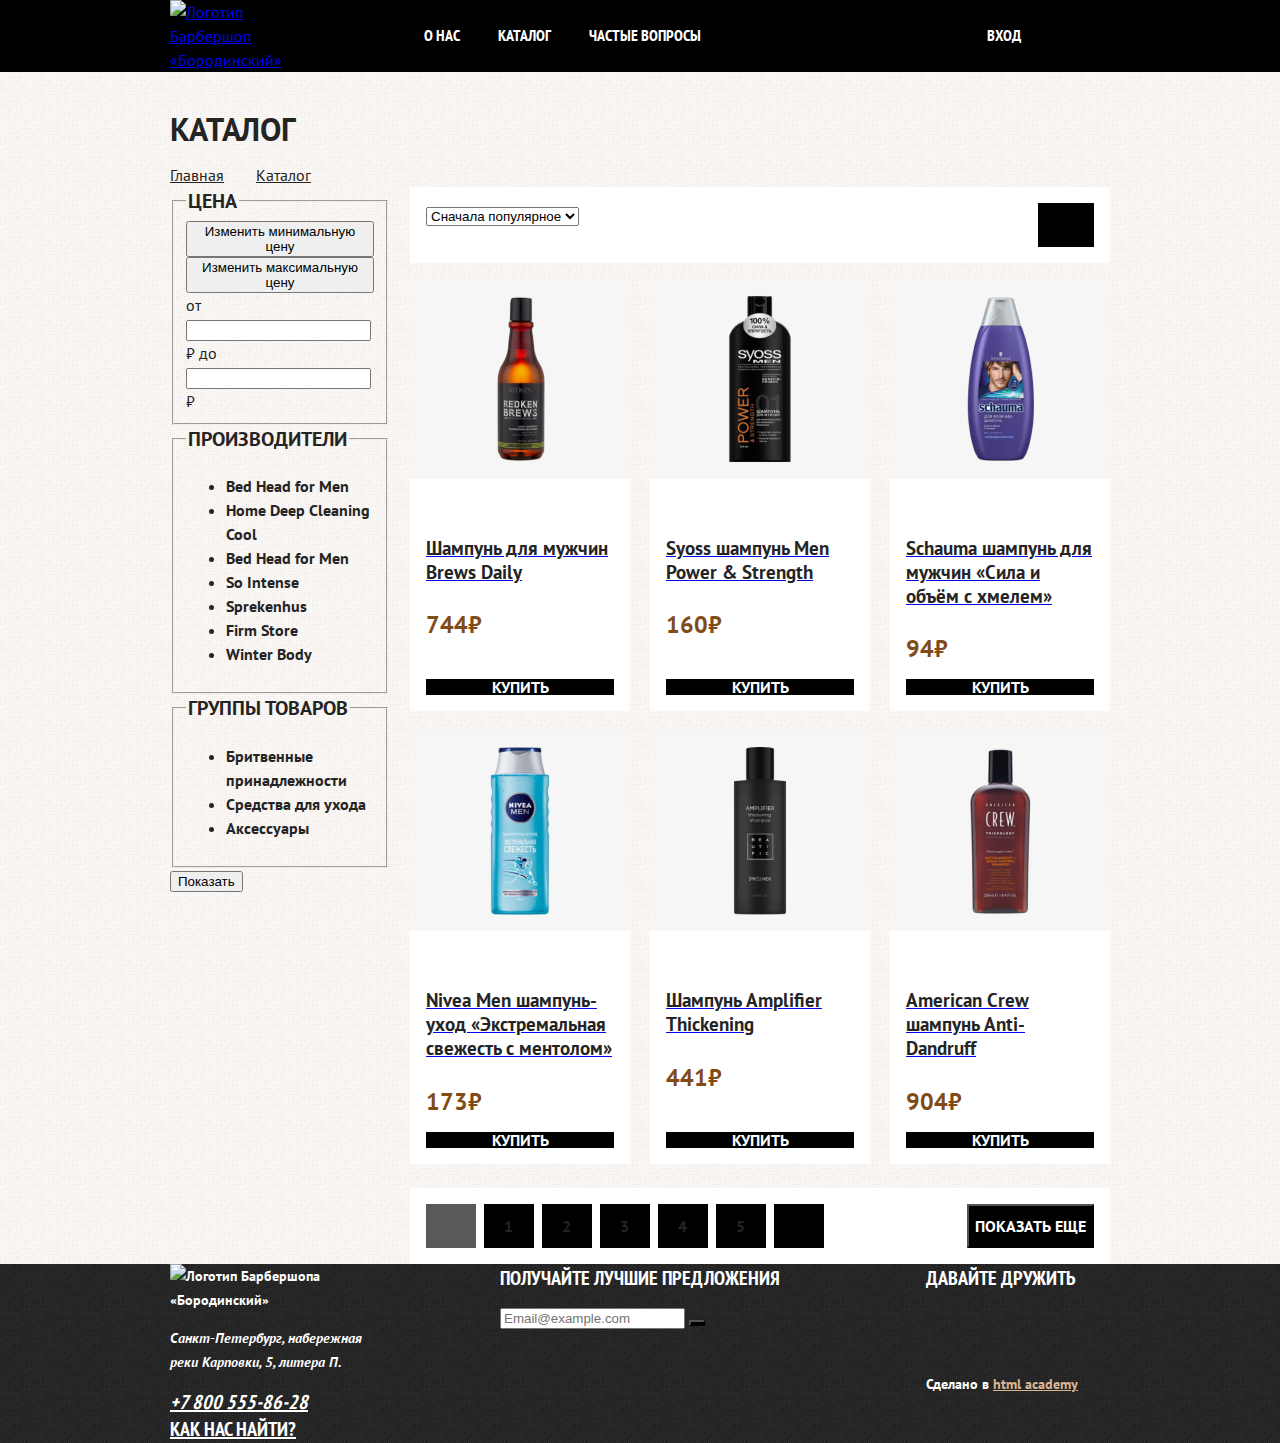
==== commit 45159d35: "product-card-add" ====
--- a/catalog.html
+++ b/catalog.html
@@ -1,317 +1,337 @@
-<!DOCTYPE html>
-<html lang="ru">
-<head>
-    <meta charset="UTF-8">
-    <meta http-equiv="X-UA-Compatible" content="IE=edge">
-    <meta name="viewport" content="width=device-width, initial-scale=1.0">
-    <link rel="stylesheet" href="style/style.css">
-    <title>Каталог</title>
-</head>
-    <body>
-
-            <header class="page-header">
-                <nav class="navigation">
-                    <a href="index.html" class="navigation-logo">
-                        <img src="../borodinskiy/images/logo.svg" class="page-header-logo" alt="Логотип Барбершоп «Бородинский»"></a>
-                    <ul class="navigation-list">
+    <!DOCTYPE html>
+    <html lang="ru">
+    <head>
+        <meta charset="UTF-8">
+        <meta http-equiv="X-UA-Compatible" content="IE=edge">
+        <meta name="viewport" content="width=device-width, initial-scale=1.0">
+        <link rel="stylesheet" href="style/style.css">
+        <title>Каталог</title>
+    </head>
+        <body>
+
+                <header class="page-header">
+                    <nav class="navigation">
+                        <a href="index.html" class="navigation-logo">
+                            <img src="../borodinskiy/images/logo.svg" class="page-header-logo" alt="Логотип Барбершоп «Бородинский»"></a>
+                        <ul class="navigation-list">
+                            <li class="navigation-item">
+                                <a class="navigation-link" href="about.html">О нас</a>
+                            </li>
+                            <li class="navigation-item">
+                                <a class="navigation-link" href="katalog.html">Каталог</a>
+                            </li>
+                            <li class="navigation-item">
+                                <a class="navigation-link" href="faq.html">Частые вопросы</a>
+                            </li>
+                        </ul>
+                    
+                    <ul class="navigation-list navigation-user">
                         <li class="navigation-item">
-                            <a class="navigation-link" href="about.html">О нас</a>
+                            <a class="navigation-link" href="#"><span class="visually-hidden">Поиск</span></a>
                         </li>
                         <li class="navigation-item">
-                            <a class="navigation-link" href="katalog.html">Каталог</a>
+                            <a class="navigation-link" href="#"><span class="visually-hidden"> Корзина</span></a>
                         </li>
                         <li class="navigation-item">
-                            <a class="navigation-link" href="faq.html">Частые вопросы</a>
+                            <a class="navigation-link" href="#">Вход</a>
                         </li>
                     </ul>
-                
-                <ul class="navigation-list navigation-user">
-                    <li class="navigation-item">
-                        <a class="navigation-link" href="#"><span class="visually-hidden">Поиск</span></a>
-                    </li>
-                    <li class="navigation-item">
-                        <a class="navigation-link" href="#"><span class="visually-hidden"> Корзина</span></a>
-                    </li>
-                    <li class="navigation-item">
-                        <a class="navigation-link" href="#">Вход</a>
-                    </li>
-                </ul>
-            </nav>
-            </header>
-
-        <main class="main-inner">
-        <div class="page-container">
-            <header class="inner-header">
-                <h1 class="inner-header-title">Каталог</h1>
-                <ul class="breadcrumbs">
-                    <li class="breadcrumbs-item">
-                        <a href="index.html" class="breadcrumbs-link">Главная</a>
-                    </li>
-                    <li class="breadcrumbs-item">
-                        <a href="" class="breadcrumbs-link">Каталог</a>
-                    </li>
-                </ul>
-            </header>
-
-            <section class="catalog-products">
-                <h2 class="visually-hidden" hidden>Список товаров с фильтрами</h2>
-                <form class="catalog-filter" action="https://echo.htmlacademy.ru/" method="get">
-
-                    <fieldset class="catalog-filter-group">
-                        <legend class="catalog-filter-title">Цена</legend>
-
-                        <button class="range-toggle toggle-min" type="button">
-                            <span class="visually-hiddden">Изменить минимальную цену</span>
-                        </button>
-                        <button class="range-toggle toggle-max" type="button">
-                            <span class="visually-hiddden">Изменить максимальную цену</span>
-                        </button>
-
-                        <label class="catalog-filter-label">от
-                    <input class="catalog-filter-input" type="number" name="min-price"> ₽
-                        </label>
-
-                        <label class="catalog-filter-label">до
-                            <input class="catalog-filter-input" type="number" name="min-price"> ₽
-                        </label>
-
-                    </fieldset>
-
-                    <fieldset class="catalog-filter-group">
-                        <legend class="catalog-filter-title">Производители</legend>
-                        <ul class="catalog-filter-list">
-
-                            <li class="catalog-filter-item">
-                        <label class="control">
-                            <input class="visually-hidden control-input" type="checkbox" name="bed-head-for-men">
-                            <span class="control-mark"></span>
-                            <span class="control-label"> Bed Head for Men</span>
-                        </label>
-                            </li>
-
+                </nav>
+                </header>
+
+            <main class="main-inner">
+            <div class="page-container">
+                <header class="inner-header">
+                    <h1 class="inner-header-title">Каталог</h1>
+                    <ul class="breadcrumbs">
+                        <li class="breadcrumbs-item">
+                            <a href="index.html" class="breadcrumbs-link">Главная</a>
+                        </li>
+                        <li class="breadcrumbs-item">
+                            <a href="" class="breadcrumbs-link">Каталог</a>
+                        </li>
+                    </ul>
+                </header>
+
+                <section class="catalog-products">
+                    <h2 class="visually-hidden" hidden>Список товаров с фильтрами</h2>
+                    <form class="catalog-filter" action="https://echo.htmlacademy.ru/" method="get">
+
+                        <fieldset class="catalog-filter-group">
+                            <legend class="catalog-filter-title">Цена</legend>
+
+                            <button class="range-toggle toggle-min" type="button">
+                                <span class="visually-hiddden">Изменить минимальную цену</span>
+                            </button>
+                            <button class="range-toggle toggle-max" type="button">
+                                <span class="visually-hiddden">Изменить максимальную цену</span>
+                            </button>
+
+                            <label class="catalog-filter-label">от
+                        <input class="catalog-filter-input" type="number" name="min-price"> ₽
+                            </label>
+
+                            <label class="catalog-filter-label">до
+                                <input class="catalog-filter-input" type="number" name="min-price"> ₽
+                            </label>
+
+                        </fieldset>
+
+                        <fieldset class="catalog-filter-group">
+                            <legend class="catalog-filter-title">Производители</legend>
+                            <ul class="catalog-filter-list">
+
+                                <li class="catalog-filter-item">
+                            <label class="control">
+                                <input class="visually-hidden control-input" type="checkbox" name="bed-head-for-men">
+                                <span class="control-mark"></span>
+                                <span class="control-label"> Bed Head for Men</span>
+                            </label>
+                                </li>
+
+                                <li class="catalog-filter-item">
+                                    <label class="control">
+                                        <input class="visually-hidden control-input" type="checkbox" name="home-deep-cleaning-cool" checked>
+                                        <span class="control-mark"></span>
+                                        <span class="control-label"> Home Deep Cleaning Cool</span>
+                                    </label>
+                                </li>
+
+                                <li class="catalog-filter-item">
+                                    <label class="control">
+                                        <input class="visually-hidden control-input" type="checkbox" name="bed-head-for-men">
+                                        <span class="control-mark"></span>
+                                        <span class="control-label"> Bed Head for Men</span>
+                                    </label>
+                                </li>
+
+                                <li class="catalog-filter-item">
+                                    <label class="control">
+                                        <input class="visually-hidden control-input" type="checkbox" name="so-intense" checked>
+                                        <span class="control-mark"></span>
+                                        <span class="control-label">So Intense</span>
+                                    </label>
+                                </li>
+
+                                <li class="catalog-filter-item">
+                                    <label class="control">
+                                        <input class="visually-hidden control-input" type="checkbox" name="Sprekenhus">
+                                        <span class="control-mark"></span>
+                                        <span class="control-label">Sprekenhus</span>
+                                    </label>
+                                </li>
+
+                                <li class="catalog-filter-item">
+                                    <label class="control">
+                                        <input class="visually-hidden control-input" type="checkbox" name="firm-storе">
+                                        <span class="control-mark"></span>
+                                        <span class="control-label">Firm Storе</span>
+                                    </label>
+                                </li>
+                                <li class="catalog-filter-item">
+                                    <label class="control">
+                                        <input class="visually-hidden control-input" type="checkbox" name="winter-body" checked>
+                                        <span class="control-mark"></span>
+                                        <span class="control-label">Winter Body</span>
+                                    </label>
+                                </li>
+                            </ul>
+                        </fieldset>
+                        <fieldset class="catalog-filter-group">
+                            <legend class="catalog-filter-title">Группы товаров</legend>
+                            <ul>
                             <li class="catalog-filter-item">
                                 <label class="control">
-                                    <input class="visually-hidden control-input" type="checkbox" name="home-deep-cleaning-cool" checked>
+                                    <input class="visually-hidden control-input" type="radio"
+                                    name="product-group" value="shaving-supplies">
                                     <span class="control-mark"></span>
-                                    <span class="control-label"> Home Deep Cleaning Cool</span>
+                                    <span class="control-label">Бритвенные принадлежности</span>
                                 </label>
                             </li>
 
                             <li class="catalog-filter-item">
                                 <label class="control">
-                                    <input class="visually-hidden control-input" type="checkbox" name="bed-head-for-men">
+                                    <input class="visually-hidden control-input" type="radio"
+                                    name="product-group" value="care-product" checked>
                                     <span class="control-mark"></span>
-                                    <span class="control-label"> Bed Head for Men</span>
+                                    <span class="control-label">Средства для ухода</span>
                                 </label>
                             </li>
-
                             <li class="catalog-filter-item">
                                 <label class="control">
-                                    <input class="visually-hidden control-input" type="checkbox" name="so-intense" checked>
+                                    <input class="visually-hidden control-input" type="radio" 
+                                    name="product-group" value="accessories">
                                     <span class="control-mark"></span>
-                                    <span class="control-label">So Intense</span>
+                                    <span class="control-label">Аксессуары</span>
                                 </label>
                             </li>
-
-                            <li class="catalog-filter-item">
-                                <label class="control">
-                                    <input class="visually-hidden control-input" type="checkbox" name="Sprekenhus">
-                                    <span class="control-mark"></span>
-                                    <span class="control-label">Sprekenhus</span>
-                                </label>
-                            </li>
-
-                            <li class="catalog-filter-item">
-                                <label class="control">
-                                    <input class="visually-hidden control-input" type="checkbox" name="firm-storе">
-                                    <span class="control-mark"></span>
-                                    <span class="control-label">Firm Storе</span>
-                                </label>
-                            </li>
-                            <li class="catalog-filter-item">
-                                <label class="control">
-                                    <input class="visually-hidden control-input" type="checkbox" name="winter-body" checked>
-                                    <span class="control-mark"></span>
-                                    <span class="control-label">Winter Body</span>
-                                </label>
-                            </li>
+                            </ul>
+                        </fieldset>
+                        <button class="bitton" type="submit">Показать</button>
+                    </form>
+                    <div class="catalog-right-column">
+                    <div class="sorting-container">
+                    <form class="sorting-type">
+                        <label class="visually-hidden" for="sorting">Сортировка</label>
+                        <select class="select-control" name="sorting" id="sorting">
+                            <option value="popular">Сначала популярное</option>
+                            <option value="cheap">Сначала дешевое</option>
+                            <option value="expensive">Сначала дорогое</option>
+                        </select>
+                        <button class="visually-hidden" type="submit">Отсортировать продукты</button>
+                    </form>
+                    <a href="#" class="button button-light">
+                        <span class="visually-hidden">Показать список</span>
+                    </a>
+                    <a href="#" class="button ">
+                        <span class="visually-hidden">Показать карточки</span>
+                    </a>
+                </div>
+
+                    <!--product-list-->
+                    <div class="demo-wrapper">
+                        <ul class="product-list">
+                        <li class="product-card">
+                            <a href="product.html" class="product-card-link">
+                                <img class="product-card-image" src="images/catalog/catalog1.jpg" alt=""></a>
+                                <div class="product-card-content">
+                                <a class="product-card-title-link" href="#">
+                                <h3 class="product-card-title">Шампунь для мужчин Brews Daily</h3>
+                            </a>
+                            <b class="product-card-price">744₽</b>
+                            <a class="product-card-button button" href="#">Купить</a>
+                                </div>
+                        </li> 
+                        <li class="product-card">
+                            <a href="product.html" class="product-card-link">
+                                <img class="product-card-image" src="images/catalog/catalog2.jpg" alt=""></a>
+                                <div class="product-card-content">
+                                <a class="product-card-title-link" href="#">
+                                <h3 class="product-card-title">Syoss шампунь Men Power &amp; Strength</h3>
+                            </a>
+                            <b class="product-card-price">160₽</b>
+                            <a class="product-card-button button" href="#">Купить</a>
+                                </div>
+                        </li>
+                        <li class="product-card">
+                            <a href="product.html" class="product-card-link">
+                                <img class="product-card-image" src="images/catalog/catalog3.jpg" alt="">
+                            </a>
+                            <div class="product-card-content">
+                                <a class="product-card-title-link" href="#">
+                                <h3 class="product-card-title">Schauma шампунь для мужчин «Сила и объём с хмелем»</h3>
+                            </a>
+                            <b class="product-card-price">94₽</b>
+                            <a class="product-card-button button" href="#">Купить</a>
+                            </div>
+                        </li>
+                        <li class="product-card">
+                            <a href="product.html" class="product-card-link">
+                                <img class="product-card-image" src="images/catalog/catalog4.jpg" alt=""></a>
+                                <div class="product-card-content">
+                                <a class="product-card-title-link" href="#">
+                                <h3 class="product-card-title">Nivea Men шампунь-уход «Экстремальная свежесть с ментолом»</h3>
+                            </a>
+                            <b class="product-card-price">173₽</b>
+                            <a class="product-card-button button" href="#">Купить</a>
+                                </div>
+                        </li>
+                        <li class="product-card">
+                            <a href="product.html" class="product-card-link">
+                                <img class="product-card-image" src="images/catalog/catalog5.jpg" alt=""></a>
+                                <div class="product-card-content">
+                                <a class="product-card-title-link" href="#">
+                                <h3 class="product-card-title">Шампунь Amplifier Thickening</h3>
+                            </a>
+                            <b class="product-card-price">441₽</b>
+                            <a class="product-card-button button" href="#">Купить</a>
+                                </div>
+                        </li>
+                        <li class="product-card">
+                            <a href="product.html" class="product-card-link">
+                                <img class="product-card-image" src="images/catalog/catalog6.jpg" alt=""></a>
+                                <div class="product-card-content">
+                                <a class="product-card-title-link" href="#">
+                                <h3 class="product-card-title">American Crew шампунь Anti-Dandruff</h3>
+                            </a>
+                            <b class="product-card-price">904₽</b>
+                            <a class="product-card-button button" href="#">Купить</a>
+                                </div>
+                        </li>
                         </ul>
-                    </fieldset>
-                    <fieldset class="catalog-filter-group">
-                        <legend class="catalog-filter-title">Группы товаров</legend>
-                        <ul>
-                        <li class="catalog-filter-item">
-                            <label class="control">
-                                <input class="visually-hidden control-input" type="radio"
-                                name="product-group" value="shaving-supplies">
-                                <span class="control-mark"></span>
-                                <span class="control-label">Бритвенные принадлежности</span>
-                            </label>
-                        </li>
-
-                        <li class="catalog-filter-item">
-                            <label class="control">
-                                <input class="visually-hidden control-input" type="radio"
-                                name="product-group" value="care-product" checked>
-                                <span class="control-mark"></span>
-                                <span class="control-label">Средства для ухода</span>
-                            </label>
-                        </li>
-                        <li class="catalog-filter-item">
-                            <label class="control">
-                                <input class="visually-hidden control-input" type="radio" 
-                                name="product-group" value="accessories">
-                                <span class="control-mark"></span>
-                                <span class="control-label">Аксессуары</span>
-                            </label>
-                        </li>
-                        </ul>
-                    </fieldset>
-                    <button class="bitton" type="submit">Показать</button>
-                </form>
-                <div class="catalog-right-column">
-                <div class="sorting-container">
-                <form class="sorting-type">
-                    <label class="visually-hidden" for="sorting">Сортировка</label>
-                    <select class="select-control" name="sorting" id="sorting">
-                        <option value="popular">Сначала популярное</option>
-                        <option value="cheap">Сначала дешевое</option>
-                        <option value="expensive">Сначала дорогое</option>
-                    </select>
-                    <button class="visually-hidden" type="submit">Отсортировать продукты</button>
-                </form>
-                <a href="#" class="button button-light">
-                    <span class="visually-hidden">Показать список</span>
-                </a>
-                <a href="#" class="button ">
-                    <span class="visually-hidden">Показать карточки</span>
-                </a>
-            </div>
-
-                <!--product-list-->
-                <ul class="product-list">
-                <li class="product-card">
-                    <a href="product.html" class="product-card-link">
-                        <img class="product-card-image" src="images/catalog/catalog1.jpg" alt="">
-                        <h3 class="product-card-title">Шампунь для мужчин Brews Daily</h3>
-                    </a>
-                    <b class="product-card-price">744₽</b>
-                    <a class="product-card-button button" href="#">Купить</a>
-                </li>
-
-                <li class="product-card">
-                    <a href="product.html" class="product-card-link">
-                        <img class="product-card-image" src="images/catalog/catalog2.jpg" alt="">
-                        <h3 class="product-card-title">Syoss шампунь Men Power &amp; Strength</h3>
-                    </a>
-                    <b class="product-card-price">160₽</b>
-                    <a class="product-card-button button" href="#">Купить</a>
-                </li>
-                <li class="product-card">
-                    <a href="product.html" class="product-card-link">
-                        <img class="product-card-image" src="images/catalog/catalog3.jpg" alt="">
-                        <h3 class="product-card-title">Schauma шампунь для мужчин «Сила и объём с хмелем»</h3>
-                    </a>
-                    <b class="product-card-price">94₽</b>
-                    <a class="product-card-button button" href="#">Купить</a>
-                </li>
-                <li class="product-card">
-                    <a href="product.html" class="product-card-link">
-                        <img class="product-card-image" src="images/catalog/catalog4.jpg" alt="">
-                        <h3 class="product-card-title">Nivea Men шампунь-уход «Экстремальная свежесть с ментолом»</h3>
-                    </a>
-                    <b class="product-card-price">173₽</b>
-                    <a class="product-card-button button" href="#">Купить</a>
-                </li>
-                <li class="product-card">
-                    <a href="product.html" class="product-card-link">
-                        <img class="product-card-image" src="images/catalog/catalog5.jpg" alt="">
-                        <h3 class="product-card-title">Шампунь Amplifier Thickening</h3>
-                    </a>
-                    <b class="product-card-price">441₽</b>
-                    <a class="product-card-button button" href="#">Купить</a>
-                </li>
-                <li class="product-card">
-                    <a href="product.html" class="product-card-link">
-                        <img class="product-card-image" src="images/catalog/catalog6.jpg" alt="">
-                        <h3 class="product-card-title">American Crew шампунь Anti-Dandruff</h3>
-                    </a>
-                    <b class="product-card-price">904₽</b>
-                    <a class="product-card-button button" href="#">Купить</a>
-                </li>
-                </ul>
-                <div class="pagination-container">
-                <ul class="pagination">
-                    <li class="pagination-item">
-                        <a class="pagination-link pagination-prev pagination-disabled">
-                            <span class="visually-hidden">Предыдущая страница</span>
-                        </a>
-                    </li>
-                    <li class="pagination-item">
-                        <a class="pagination-link pagination-current">1</a>
-                    </li>
-                    <li class="pagination-item">
-                        <a class="pagination-link pagination-current" href="#">2</a>
-                    </li>
-                    <li class="pagination-item">
-                        <a class="pagination-link pagination-current" href="#">3</a>
-                    </li>
-                    <li class="pagination-item">
-                        <a class="pagination-link pagination-current" href="#">4</a>
-                    </li>
-                    <li class="pagination-item">
-                        <a class="pagination-link pagination-current" href="#">5</a>
-                    </li>
-                    <li class="pagination-item">
-                        <a class="pagination-link pagination-next" href="#">
-                            <span class="visually-hidden">Следующая страница</span></a>
-                    </li>
-                </ul>
-                <button class="button pagination-show-more" type="button">Показать еще</button>
-            </div>
-            </div>
-            </section>
-        </div>
-        </main>
-
-            <footer class="page-footer">
-                <div class="page-footer-container">
-                <section class="footer-contacts">
-                    <h2 class="visually-hidden">Контакты</h2>
-                    <img src="../borodinskiy/images/logo-footer.svg" alt="Логотип Барбершопа «Бородинский»" class="footer-contacts-logo">
-                    <address class="fotter-contacts-adress">
-                        <p class="about-text">Санкт-Петербург, набережная
-                            реки Карповки, 5, литера П.</p>
-                            <a href="tel:88005558628" class="footer-contacts-adress-phone">+7 800 555-86-28</a>
-                    </address>
-                    <a href="#" class="footer-contacts-map-link">Как нас найти?</a>
-                </section>
-                <section class="newsletter">
-                    <h2 class="page-footer-title">Получайте лучшие предложения</h2>
-                <form class="news-letter-form"> 
-                    <label class="visually-hidden" for="newsletter-email">Email</label>
-                    <input type="email" class="field" name="newsletter-email"
-                    id="newsletter-email" placeholder="Email@example.com" required>
-                    <button class="button newsletter-button" type="submit">
-                        <span class="visually-hidden">Отправить</span>
-                    </button>
-                </form>
-                </section>
-                <section class="footer-social"><h2 class="page-footer-title">Давайте дружить</h2>
-                    <ul class="footer-social-list">
-                        <li class="footer-social-item">
-                            <a href="" class="button"><span class="visually-hidden">Твиттер</span></a>
-                        </li>
-                        <li class="footer-social-item">
-                            <a href="" class="button"><span class="visually-hidden">Вконтакте</span></a>
-                        </li>
-                        <li class="footer-social-item">
-                            <a href="" class="button"><span class="visually-hidden">Инстаграм</span></a>
+                    </div>
+                    <div class="pagination-container">
+                    <ul class="pagination">
+                        <li class="pagination-item">
+                            <a class="pagination-link pagination-prev pagination-disabled">
+                                <span class="visually-hidden">Предыдущая страница</span>
+                            </a>
+                        </li>
+                        <li class="pagination-item">
+                            <a class="pagination-link pagination-current">1</a>
+                        </li>
+                        <li class="pagination-item">
+                            <a class="pagination-link pagination-current" href="#">2</a>
+                        </li>
+                        <li class="pagination-item">
+                            <a class="pagination-link pagination-current" href="#">3</a>
+                        </li>
+                        <li class="pagination-item">
+                            <a class="pagination-link pagination-current" href="#">4</a>
+                        </li>
+                        <li class="pagination-item">
+                            <a class="pagination-link pagination-current" href="#">5</a>
+                        </li>
+                        <li class="pagination-item">
+                            <a class="pagination-link pagination-next" href="#">
+                                <span class="visually-hidden">Следующая страница</span></a>
                         </li>
                     </ul>
-                    <p class="about-text">Сделано в <a class="htmlacademy-link" href="ttps://htmlacademy.ru/">html academy</a></p>
+                    <button class="button pagination-show-more" type="button">Показать еще</button>
+                </div>
+                </div>
                 </section>
             </div>
-            </footer>
-    </body>
-</html>+            </main>
+
+                <footer class="page-footer">
+                    <div class="page-footer-container">
+                    <section class="footer-contacts">
+                        <h2 class="visually-hidden">Контакты</h2>
+                        <img src="../borodinskiy/images/logo-footer.svg" alt="Логотип Барбершопа «Бородинский»" class="footer-contacts-logo">
+                        <address class="fotter-contacts-adress">
+                            <p class="about-text">Санкт-Петербург, набережная
+                                реки Карповки, 5, литера П.</p>
+                                <a href="tel:88005558628" class="footer-contacts-adress-phone">+7 800 555-86-28</a>
+                        </address>
+                        <a href="#" class="footer-contacts-map-link">Как нас найти?</a>
+                    </section>
+                    <section class="newsletter">
+                        <h2 class="page-footer-title">Получайте лучшие предложения</h2>
+                    <form class="news-letter-form"> 
+                        <label class="visually-hidden" for="newsletter-email">Email</label>
+                        <input type="email" class="field" name="newsletter-email"
+                        id="newsletter-email" placeholder="Email@example.com" required>
+                        <button class="button newsletter-button" type="submit">
+                            <span class="visually-hidden">Отправить</span>
+                        </button>
+                    </form>
+                    </section>
+                    <section class="footer-social"><h2 class="page-footer-title">Давайте дружить</h2>
+                        <ul class="footer-social-list">
+                            <li class="footer-social-item">
+                                <a href="" class="button"><span class="visually-hidden">Твиттер</span></a>
+                            </li>
+                            <li class="footer-social-item">
+                                <a href="" class="button"><span class="visually-hidden">Вконтакте</span></a>
+                            </li>
+                            <li class="footer-social-item">
+                                <a href="" class="button"><span class="visually-hidden">Инстаграм</span></a>
+                            </li>
+                        </ul>
+                        <p class="about-text">Сделано в <a class="htmlacademy-link" href="ttps://htmlacademy.ru/">html academy</a></p>
+                    </section>
+                </div>
+                </footer>
+        </body>
+    </html>--- a/style/style.css
+++ b/style/style.css
@@ -243,6 +243,30 @@
     width: 430px;
 }
 
+.appointment-form{
+    display: grid;
+    grid-template-columns: 114px 74px 208px;
+    gap: 20px;
+}
+
+.field-group{
+    display: flex;
+    flex-direction: column;
+    margin: 0;
+}
+
+.appointment-form  .info{
+    display: none;
+  }
+.appointment-form-name{
+    grid-column: 1/-1;
+}
+
+.appointment-submit{
+    grid-column: 1/-1;
+    justify-self: start;
+}
+
 .appointment-title{
     font-size: 32px;
     line-height: 35px;
@@ -447,30 +471,54 @@
 
 /*Item*/
 .product-list{
+    display: grid;
+    grid-template-columns: repeat(3, 220px);
+    gap: 20px;
     list-style-type: none;
     margin: 0;
     padding: 0;
+    padding-bottom: 24px;
 }
 
 .product-card{
     background-color: #ffffff;
+    display: flex;
+    flex-direction: column;
+}
+
+.product-card-content{
+    padding: 16px;
+    display: flex;
+    flex-direction: column;
+    flex-grow: 1;
+    margin-top: auto;
 }
 /*Link*/
 .product-card-link {
 text-decoration: none;
 }
 /*Title*/
+.product-card-title-link{
+    margin-top: 16px;
+    margin-bottom: 8px;
+}
 .product-card-title {
 font-weight: 700;
 color: #242424;
 }
+
+.product-card-button {
+    margin-top: auto;
+}
 /*Price*/
+
 .product-card-price{
     font-size: 24px;
     line-height: 29px;
     font-weight: 700;
     color: #814b18;
     text-transform: uppercase;
+    margin-bottom: 16px;
 }
 
 /*Link*/
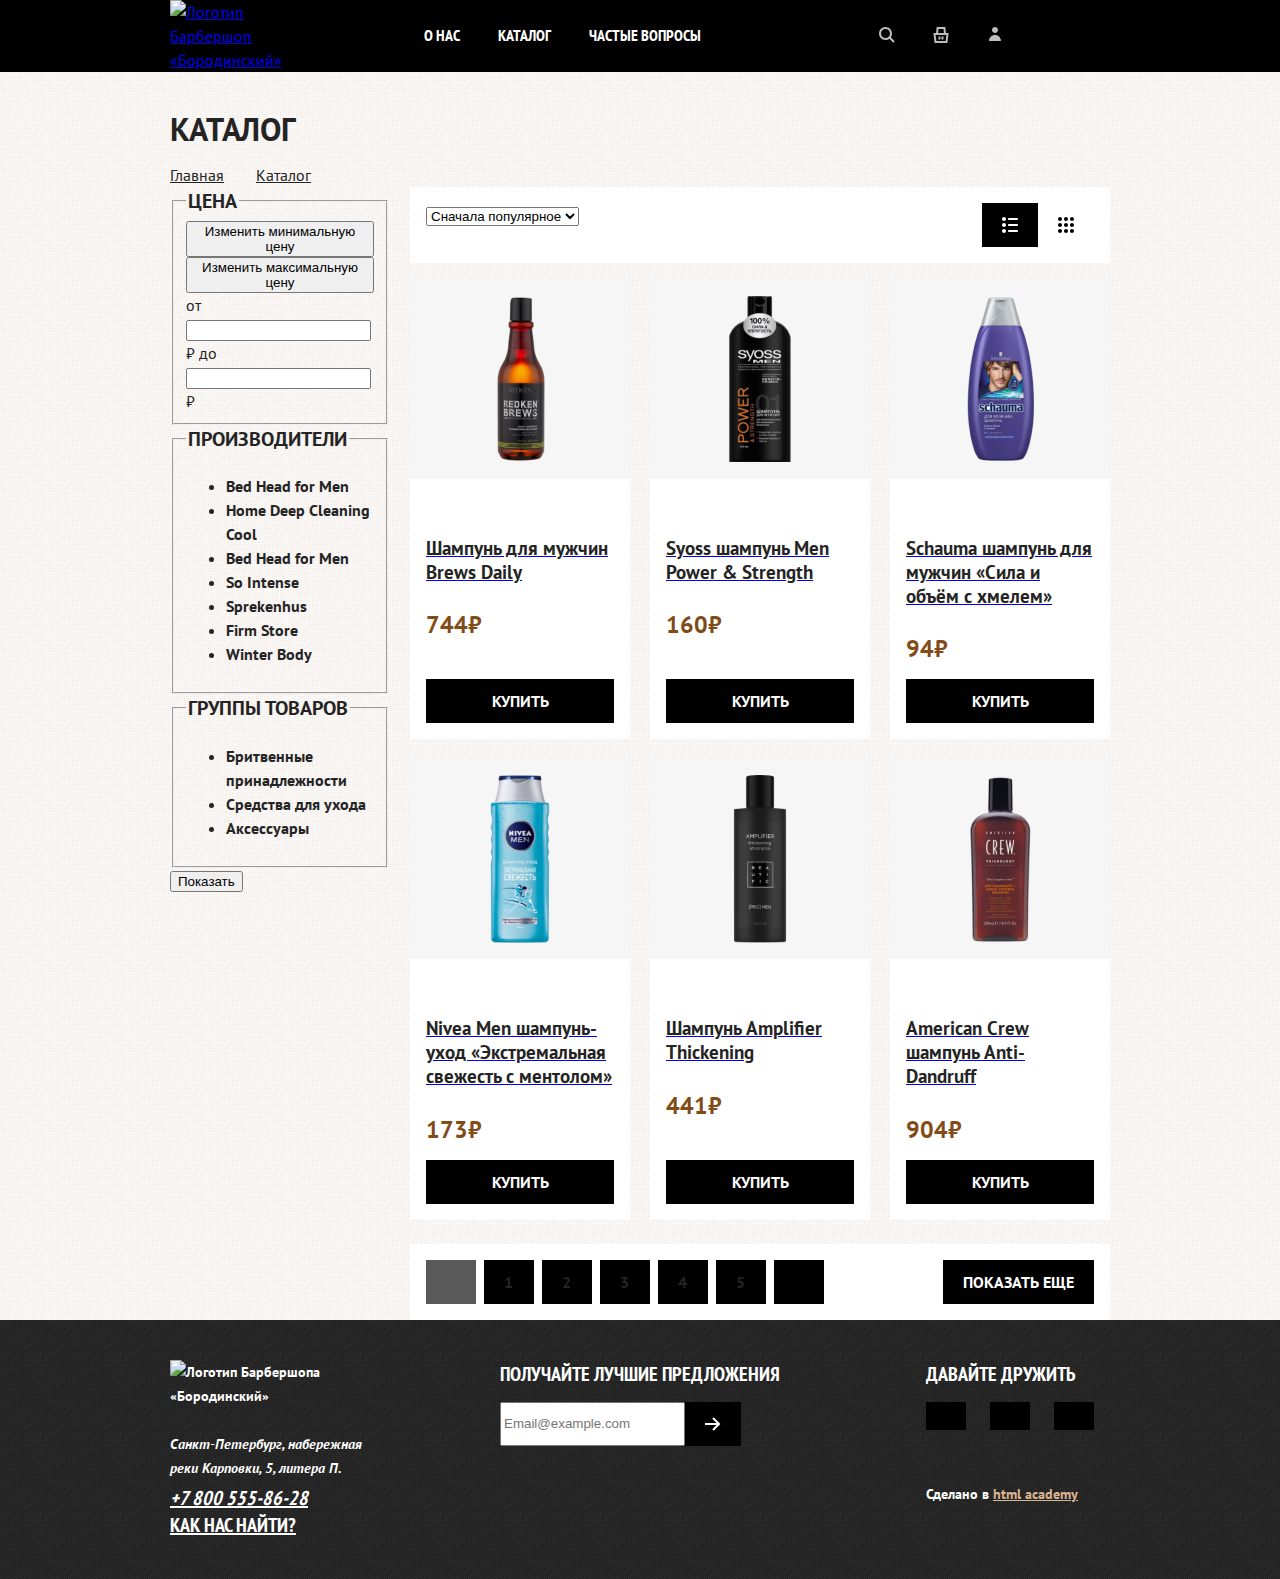
==== commit 6d688feb: "add" ====
--- a/catalog.html
+++ b/catalog.html
@@ -27,13 +27,27 @@
                     
                     <ul class="navigation-list navigation-user">
                         <li class="navigation-item">
-                            <a class="navigation-link" href="#"><span class="visually-hidden">Поиск</span></a>
-                        </li>
+                            <a class="navigation-link" href="#">
+                                <svg class="navigation-icon" xmlns="http://www.w3.org/2000/svg"  aria-hidden="true" focusable="false" width="16" height="16" viewBox="0 0 16 16" fill="white">
+                                    <path fill-rule="evenodd" clip-rule="evenodd" d="M11 6.5C11 8.98528 8.98528 11 6.5 11C4.01472 11 2 8.98528 2 6.5C2 4.01472 4.01472 2 6.5 
+                                    2C8.98528 2 11 4.01472 11 6.5ZM10.3347 11.7489C9.25973 12.5356 7.9341 13 6.5 13C2.91015 13 0 10.0899 0 6.5C0 2.91015 2.91015 0 6.5 0C10.0899
+                                     0 13 2.91015 13 6.5C13 7.9341 12.5356 9.25973 11.7489 10.3347L15.7071 14.2929L14.2929 15.7071L10.3347 11.7489Z" fill="#BDBDBD"/>
+                                    </svg>
+                                <span class="visually-hidden">Поиск</span></a>
+                                </li>
                         <li class="navigation-item">
-                            <a class="navigation-link" href="#"><span class="visually-hidden"> Корзина</span></a>
+                            <a class="navigation-link" href="#">
+                                <svg class="navigation-icon" xmlns="http://www.w3.org/2000/svg" aria-hidden="true" focusable="false" width="16" height="16" viewBox="0 0 16 16" fill="none">
+                                    <path fill-rule="evenodd" clip-rule="evenodd" d="M3.09068 6L3.5759 0.90519L3.66211 0H4.5714H11.4285H12.3378L12.424 0.905191L12.9093 6H14.5H15.6328L15.4922 7.12403L14.4922 15.124L14.3828 16H13.5H2.49997H1.61719L1.50769 15.124L0.507692 7.12403L0.367188 6H1.49997H3.09068ZM5.09973 6H10.9002L10.5193 2H5.48068L5.09973 6ZM3.38275 14L2.63275 8H13.3672L12.6172 14H3.38275ZM8.49997 9.5V12.5H10.5V9.5H8.49997ZM5.49997 12.5L5.49997 9.5H7.49997L7.49997 12.5H5.49997Z" fill="#BDBDBD"/>
+                                    </svg>
+                                <span class="visually-hidden"> Корзина</span></a>
                         </li>
                         <li class="navigation-item">
-                            <a class="navigation-link" href="#">Вход</a>
+                            <a class="navigation-link" href="#">
+                                <svg xmlns="http://www.w3.org/2000/svg" aria-hidden="true" focusable="false" width="12" height="14" viewBox="0 0 12 14" fill="none">
+                                    <path fill-rule="evenodd" clip-rule="evenodd" d="M6 6C7.65685 6 9 4.65685 9 3C9 1.34315 7.65685 0 6 0C4.34315 0 3 1.34315 3 3C3 4.65685 4.34315 6 6 6ZM6 8C2.68629 8 0 10.6863 0 14H12C12 10.6863 9.31371 8 6 8Z" fill="#BDBDBD"/>
+                                    </svg>
+                                <span class="visually-hidden">Профиль</span></a>
                         </li>
                     </ul>
                 </nav>
@@ -180,10 +194,23 @@
                         </select>
                         <button class="visually-hidden" type="submit">Отсортировать продукты</button>
                     </form>
-                    <a href="#" class="button button-light">
+                    <a href="#" class="card-grid-toggle" type="button">
+                        <svg xmlns="http://www.w3.org/2000/svg" xmlns:xlink="http://www.w3.org/1999/xlink" width="16" height="16" viewBox="0 0 16 16" fill="white">
+                            <path fill-rule="evenodd" clip-rule="evenodd" d="M2 0C0.895431 0 0 0.895431 0 2C0 3.10457 0.895431 4 2 4C3.10457 4 4 3.10457 4 2C4 0.895431 3.10457 0 2 0ZM2 6C0.895431 6 0 6.89543 0 8C0 9.10457 0.895431 10 2 10C3.10457 10 4 9.10457 4 8C4 6.89543 3.10457 6 2 6ZM0 14C0 12.8954 0.895431 12 2 12C3.10457 12 4 12.8954 4 14C4 15.1046 3.10457 16 2 16C0.895431 16 0 15.1046 0 14ZM7 1C6.44772 1 6 1.44772 6 2C6 2.55228 6.44772 3 7 3H15C15.5523 3 16 2.55228 16 2C16 1.44772 15.5523 1 15 1H7ZM6 8C6 7.44772 6.44772 7 7 7H15C15.5523 7 16 7.44772 16 8C16 8.55228 15.5523 9 15 9H7C6.44772 9 6 8.55228 6 8ZM7 13C6.44772 13 6 13.4477 6 14C6 14.5523 6.44772 15 7 15H15C15.5523 15 16 14.5523 16 14C16 13.4477 15.5523 13 15 13H7Z" fill="white"/>
+                            <path fill-rule="evenodd" clip-rule="evenodd" d="M2 0C0.895431 0 0 0.895431 0 2C0 3.10457 0.895431 4 2 4C3.10457 4 4 3.10457 4 2C4 0.895431 3.10457 0 2 0ZM2 6C0.895431 6 0 6.89543 0 8C0 9.10457 0.895431 10 2 10C3.10457 10 4 9.10457 4 8C4 6.89543 3.10457 6 2 6ZM0 14C0 12.8954 0.895431 12 2 12C3.10457 12 4 12.8954 4 14C4 15.1046 3.10457 16 2 16C0.895431 16 0 15.1046 0 14ZM7 1C6.44772 1 6 1.44772 6 2C6 2.55228 6.44772 3 7 3H15C15.5523 3 16 2.55228 16 2C16 1.44772 15.5523 1 15 1H7ZM6 8C6 7.44772 6.44772 7 7 7H15C15.5523 7 16 7.44772 16 8C16 8.55228 15.5523 9 15 9H7C6.44772 9 6 8.55228 6 8ZM7 13C6.44772 13 6 13.4477 6 14C6 14.5523 6.44772 15 7 15H15C15.5523 15 16 14.5523 16 14C16 13.4477 15.5523 13 15 13H7Z" fill="url(#pattern0)"/>
+                            <defs>
+                            <pattern id="pattern0" patternContentUnits="objectBoundingBox" width="5" height="5">
+                            <use xlink:href="#image0_98976_1076" transform="scale(0.0625)"/>
+                            </pattern>
+                            <image id="image0_98976_1076" width="80" height="80" xlink:href="[data-uri]"/>
+                            </defs>
+                            </svg>
                         <span class="visually-hidden">Показать список</span>
                     </a>
-                    <a href="#" class="button ">
+                    <a href="#" class="card-grid-toggle card-grid-toggle-current" type="button">
+                        <svg xmlns="http://www.w3.org/2000/svg" width="16" height="16" viewBox="0 0 16 16" fill="black">
+                            <path fill-rule="evenodd" clip-rule="evenodd" d="M0 2C0 0.895431 0.895431 0 2 0V0C3.10457 0 4 0.895431 4 2V2C4 3.10457 3.10457 4 2 4V4C0.895431 4 0 3.10457 0 2V2ZM6 2C6 0.895431 6.89543 0 8 0V0C9.10457 0 10 0.895431 10 2V2C10 3.10457 9.10457 4 8 4V4C6.89543 4 6 3.10457 6 2V2ZM16 2C16 0.895431 15.1046 0 14 0V0C12.8954 0 12 0.895431 12 2V2C12 3.10457 12.8954 4 14 4V4C15.1046 4 16 3.10457 16 2V2ZM0 8C0 6.89543 0.895431 6 2 6V6C3.10457 6 4 6.89543 4 8V8C4 9.10457 3.10457 10 2 10V10C0.895431 10 0 9.10457 0 8V8ZM10 8C10 6.89543 9.10457 6 8 6V6C6.89543 6 6 6.89543 6 8V8C6 9.10457 6.89543 10 8 10V10C9.10457 10 10 9.10457 10 8V8ZM12 8C12 6.89543 12.8954 6 14 6V6C15.1046 6 16 6.89543 16 8V8C16 9.10457 15.1046 10 14 10V10C12.8954 10 12 9.10457 12 8V8ZM4 14C4 12.8954 3.10457 12 2 12V12C0.895431 12 0 12.8954 0 14V14C0 15.1046 0.895431 16 2 16V16C3.10457 16 4 15.1046 4 14V14ZM6 14C6 12.8954 6.89543 12 8 12V12C9.10457 12 10 12.8954 10 14V14C10 15.1046 9.10457 16 8 16V16C6.89543 16 6 15.1046 6 14V14ZM16 14C16 12.8954 15.1046 12 14 12V12C12.8954 12 12 12.8954 12 14V14C12 15.1046 12.8954 16 14 16V16C15.1046 16 16 15.1046 16 14V14Z" fill="black"/>
+                            </svg>
                         <span class="visually-hidden">Показать карточки</span>
                     </a>
                 </div>
--- a/style/style.css
+++ b/style/style.css
@@ -31,6 +31,9 @@
   }
 
 .button{
+    display: inline-block;
+    box-sizing: border-box;
+    padding: 14px 20px;
     font-family: inherit;
     font-size: 16px;
     line-height: 16px;
@@ -38,10 +41,22 @@
     text-align: center;
     color: #ffffff;
     background-color: #000000;
+    border: none;
     text-decoration: none;
     text-transform: uppercase;
-}
-
+    cursor: pointer;
+}
+
+.button + .button{
+    margin-left: 16px;
+}
+.button-all{
+padding-right: 44px;
+background-image:url("../images/stroke1.svg");
+background-repeat: no-repeat;
+background-size: 16px 16px;
+background-position: center right 20px;
+}
 
 /* Pages*/
 .page-header{
@@ -59,6 +74,7 @@
 .navigation-list{
     display: flex;
     flex-wrap: wrap;
+    font-family:"PT Sans Narrow", sans-serif;
     width: 470px;
     margin: 0;
     padding: 0;
@@ -77,6 +93,7 @@
 
 
 .navigation-link{
+    position: relative;
     display: block;
     padding: 24px 19px;
     font-family: "PT Sans Narrow", sans-serif;
@@ -89,6 +106,24 @@
     text-transform: uppercase;
 }
 
+.navigation-icon{
+position: absolute;
+top: 0;
+right: 0;
+left: 0;
+bottom: 0;
+margin: auto;
+fill: #dbdbdb;
+}
+
+.navigation-link-login{
+padding-left: 44px;
+}
+.navigation-link-login .navigation-icon{
+    right: auto;
+    left: 20px;
+    margin:auto 0;
+}
 .main-container{
     flex-grow: 1;
     padding-top: 64px;
@@ -174,13 +209,22 @@
     font-weight: 700;
     margin-top: 0;
     margin-bottom: 28px;
+    font-family: "PT Sans Narrow", sans-serif;
 }
 
 /*Price*/
 .servies-list{
+    margin: 0;
+    margin-bottom: 30px;
+    padding: 0;
     font-size: 20px;
     line-height: 28px;
     font-weight: 700;
+    list-style-type: none;
+}
+
+.servies-item{
+    margin-bottom: 22px;
 }
 
 .services-price{
@@ -200,6 +244,7 @@
     text-transform: uppercase;
     margin-top: 0;
     margin-bottom: 28px;
+    font-family: "PT Sans Narrow", sans-serif;
 }
 
 .contacts{
@@ -215,6 +260,7 @@
     text-transform: uppercase;
     margin-top: 0;
     margin-bottom: 28px;
+    font-family: "PT Sans Narrow", sans-serif;
 }
 
 .contacts-address{
@@ -223,12 +269,18 @@
 
 /*subtitle*/
 .contact-subtitle{
+    margin-top: 22px;
+    margin-bottom: 8px;
     font-size: 20px;
     line-height: 28px;
     text-transform: uppercase;
     color: #af7842;
 }
 
+.contakts-address-text{
+    margin: 8px 0;
+
+}
 /*Phone*/
 .contacts-phone{
     font-size: 24px;
@@ -238,6 +290,16 @@
     color: #242424;
 }
 
+.contacts-schedule{
+    margin: 8px 0;
+    padding: 0;
+    list-style-type: none;
+}
+
+.contacts-navigation{
+    margin-top: 21px;
+    margin-bottom: 0;
+}
 /*Title*/
 .appointment{
     width: 430px;
@@ -274,6 +336,7 @@
     text-transform: uppercase;
     margin-top: 0;
     margin-bottom: 28px;
+    font-family: "PT Sans Narrow", sans-serif;
 }
 
 /*List*/
@@ -301,6 +364,7 @@
     display: flex;
     width: 940px;
     margin: 0 auto;
+    padding: 40px 0;
 }
 
 
@@ -327,8 +391,18 @@
     width: 200px;
     margin-right:130px;
 }
-
-
+.footer-contacts-logo{
+    display: block;
+    margin-bottom: 24px;
+}
+.about-text{
+    margin-top: 0;
+    margin-bottom: 4px;
+}
+.footer-contacts-adress{
+    margin-bottom: 16px;
+    font-style: normal;
+}
 .footer-contacts-adress{
     font-style: normal;
 }
@@ -358,6 +432,17 @@
     text-transform: uppercase;
 }
 
+.news-letter-form{
+    display: flex;
+}
+.newsletter-button{
+    width: 56px;
+    height: 44px;
+    background-image: url(../images/Stroke2.svg);
+    background-repeat: no-repeat;
+    background-position: center;
+    background-size: 16px 16px;
+}
 .footer-social{
     margin-left:auto;
     max-width: 190px;
@@ -367,6 +452,7 @@
     display: flex;
     flex-wrap: wrap;
     margin: 0;
+    margin-bottom: 28px;
     padding: 0;
     list-style-type: none;
 
@@ -383,7 +469,26 @@
     margin-right: 0;
 }
 
-
+.footer-social-link {
+    display: block;
+    height: 44px;
+    background-color: #000000;
+    background-repeat: no-repeat;
+    background-position: center;
+    background-size: 16px 16px;
+  }
+  
+  .footer-social-tw {
+    background-image: url(../images/twitter.svg);
+  }
+  
+  .footer-social-vk {
+    background-image: url(../images/vk.svg);
+  }
+  
+  .footer-social-inst {
+    background-image: url(../images/instagram.svg);
+  }
 
 
 
@@ -463,6 +568,27 @@
 .sorting-type{
     margin-right: auto;
 }
+
+.card-grid-toggle{
+    display: flex;
+    align-items: center;
+    justify-content: center;
+    width: 56px;
+    height: 44px;
+    background-color: #000000;
+}
+.card-grid-toggle svg {
+    fill: #FFFFFF;
+}
+.card-grid-toggle-current {
+    background-color: #FFFFFF;
+  }
+  
+  .card-grid-toggle-current svg {
+    fill: #000000;
+  }
+
+
 /*Light*/
 .button-light{
     color: #242424;
@@ -491,7 +617,6 @@
     display: flex;
     flex-direction: column;
     flex-grow: 1;
-    margin-top: auto;
 }
 /*Link*/
 .product-card-link {
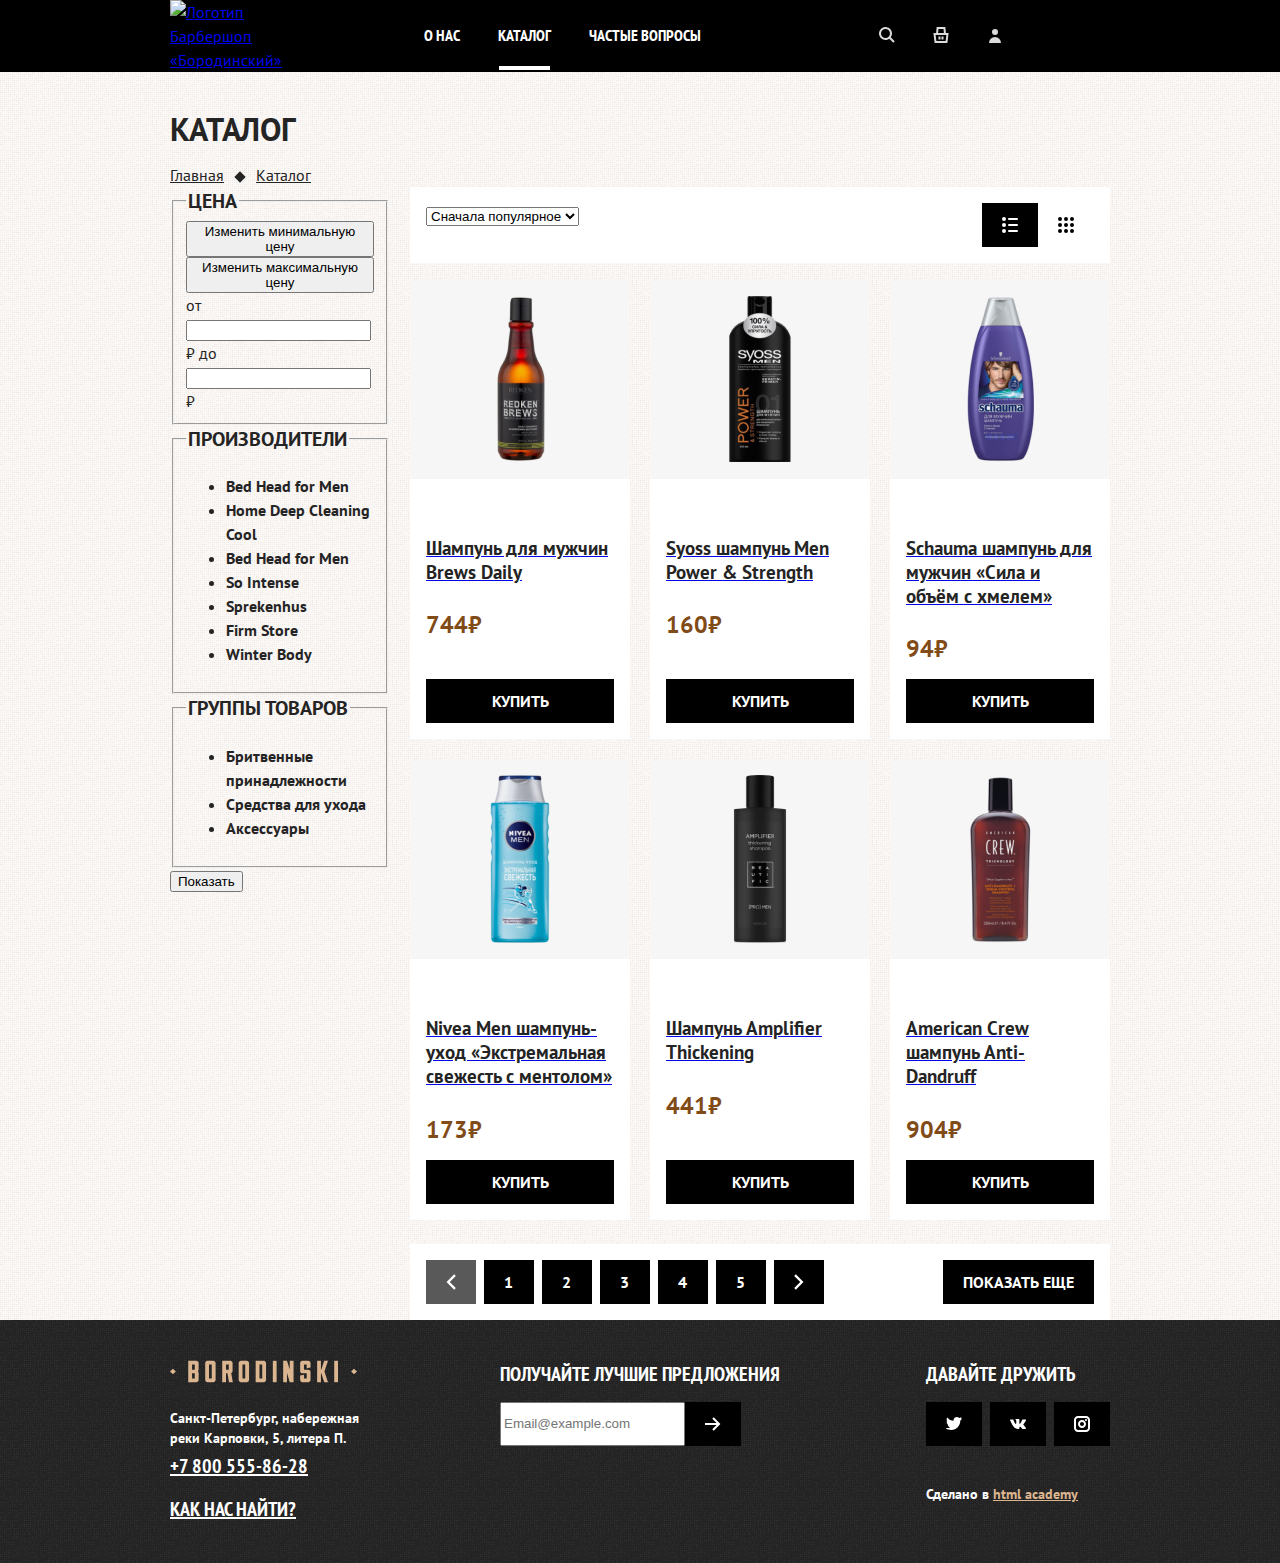
==== commit fd002d0e: "add)" ====
--- a/catalog.html
+++ b/catalog.html
@@ -18,7 +18,7 @@
                                 <a class="navigation-link" href="about.html">О нас</a>
                             </li>
                             <li class="navigation-item">
-                                <a class="navigation-link" href="katalog.html">Каталог</a>
+                                <a class="navigation-link navigation-link-current" href="katalog.html">Каталог</a>
                             </li>
                             <li class="navigation-item">
                                 <a class="navigation-link" href="faq.html">Частые вопросы</a>
@@ -28,25 +28,23 @@
                     <ul class="navigation-list navigation-user">
                         <li class="navigation-item">
                             <a class="navigation-link" href="#">
-                                <svg class="navigation-icon" xmlns="http://www.w3.org/2000/svg"  aria-hidden="true" focusable="false" width="16" height="16" viewBox="0 0 16 16" fill="white">
-                                    <path fill-rule="evenodd" clip-rule="evenodd" d="M11 6.5C11 8.98528 8.98528 11 6.5 11C4.01472 11 2 8.98528 2 6.5C2 4.01472 4.01472 2 6.5 
-                                    2C8.98528 2 11 4.01472 11 6.5ZM10.3347 11.7489C9.25973 12.5356 7.9341 13 6.5 13C2.91015 13 0 10.0899 0 6.5C0 2.91015 2.91015 0 6.5 0C10.0899
-                                     0 13 2.91015 13 6.5C13 7.9341 12.5356 9.25973 11.7489 10.3347L15.7071 14.2929L14.2929 15.7071L10.3347 11.7489Z" fill="#BDBDBD"/>
-                                    </svg>
+                                <svg class="navigation-icon" aria-hidden="true" focusable="false" width="16" height="16" xmlns="http://www.w3.org/2000/svg">
+                                    <path fill-rule="evenodd" clip-rule="evenodd" d="M11 6.5a4.5 4.5 0 11-9 0 4.5 4.5 0 019 0zm-.665 5.249a6.5 6.5 0 111.414-1.414l3.958 3.958-1.414 1.414-3.958-3.958z" />
+                                  </svg>
                                 <span class="visually-hidden">Поиск</span></a>
                                 </li>
                         <li class="navigation-item">
                             <a class="navigation-link" href="#">
-                                <svg class="navigation-icon" xmlns="http://www.w3.org/2000/svg" aria-hidden="true" focusable="false" width="16" height="16" viewBox="0 0 16 16" fill="none">
-                                    <path fill-rule="evenodd" clip-rule="evenodd" d="M3.09068 6L3.5759 0.90519L3.66211 0H4.5714H11.4285H12.3378L12.424 0.905191L12.9093 6H14.5H15.6328L15.4922 7.12403L14.4922 15.124L14.3828 16H13.5H2.49997H1.61719L1.50769 15.124L0.507692 7.12403L0.367188 6H1.49997H3.09068ZM5.09973 6H10.9002L10.5193 2H5.48068L5.09973 6ZM3.38275 14L2.63275 8H13.3672L12.6172 14H3.38275ZM8.49997 9.5V12.5H10.5V9.5H8.49997ZM5.49997 12.5L5.49997 9.5H7.49997L7.49997 12.5H5.49997Z" fill="#BDBDBD"/>
-                                    </svg>
+                                <svg class="navigation-icon" aria-hidden="true" focusable="false" width="16" height="16" xmlns="http://www.w3.org/2000/svg">
+                                    <path fill-rule="evenodd" clip-rule="evenodd" d="M3.09 6L3.577.905 3.662 0h8.676l.086.905L12.909 6h2.724l-.14 1.124-1 8-.11.876H1.617l-.11-.876-1-8L.368 6H3.09zM5.1 6h5.8l-.38-4H5.48L5.1 6zm-1.717 8l-.75-6h10.734l-.75 6H3.383zM8.5 9.5v3h2v-3h-2zm-3 3v-3h2v3h-2z" />
+                                  </svg>
                                 <span class="visually-hidden"> Корзина</span></a>
                         </li>
                         <li class="navigation-item">
                             <a class="navigation-link" href="#">
-                                <svg xmlns="http://www.w3.org/2000/svg" aria-hidden="true" focusable="false" width="12" height="14" viewBox="0 0 12 14" fill="none">
-                                    <path fill-rule="evenodd" clip-rule="evenodd" d="M6 6C7.65685 6 9 4.65685 9 3C9 1.34315 7.65685 0 6 0C4.34315 0 3 1.34315 3 3C3 4.65685 4.34315 6 6 6ZM6 8C2.68629 8 0 10.6863 0 14H12C12 10.6863 9.31371 8 6 8Z" fill="#BDBDBD"/>
-                                    </svg>
+                                <svg class="navigation-icon" aria-hidden="true" focusable="false" width="16" height="16" xmlns="http://www.w3.org/2000/svg">
+                                    <path fill-rule="evenodd" clip-rule="evenodd" d="M8 8a3 3 0 100-6 3 3 0 000 6zm0 2a6 6 0 00-6 6h12a6 6 0 00-6-6z"></path>
+                                  </svg>
                                 <span class="visually-hidden">Профиль</span></a>
                         </li>
                     </ul>
@@ -195,22 +193,13 @@
                         <button class="visually-hidden" type="submit">Отсортировать продукты</button>
                     </form>
                     <a href="#" class="card-grid-toggle" type="button">
-                        <svg xmlns="http://www.w3.org/2000/svg" xmlns:xlink="http://www.w3.org/1999/xlink" width="16" height="16" viewBox="0 0 16 16" fill="white">
-                            <path fill-rule="evenodd" clip-rule="evenodd" d="M2 0C0.895431 0 0 0.895431 0 2C0 3.10457 0.895431 4 2 4C3.10457 4 4 3.10457 4 2C4 0.895431 3.10457 0 2 0ZM2 6C0.895431 6 0 6.89543 0 8C0 9.10457 0.895431 10 2 10C3.10457 10 4 9.10457 4 8C4 6.89543 3.10457 6 2 6ZM0 14C0 12.8954 0.895431 12 2 12C3.10457 12 4 12.8954 4 14C4 15.1046 3.10457 16 2 16C0.895431 16 0 15.1046 0 14ZM7 1C6.44772 1 6 1.44772 6 2C6 2.55228 6.44772 3 7 3H15C15.5523 3 16 2.55228 16 2C16 1.44772 15.5523 1 15 1H7ZM6 8C6 7.44772 6.44772 7 7 7H15C15.5523 7 16 7.44772 16 8C16 8.55228 15.5523 9 15 9H7C6.44772 9 6 8.55228 6 8ZM7 13C6.44772 13 6 13.4477 6 14C6 14.5523 6.44772 15 7 15H15C15.5523 15 16 14.5523 16 14C16 13.4477 15.5523 13 15 13H7Z" fill="white"/>
-                            <path fill-rule="evenodd" clip-rule="evenodd" d="M2 0C0.895431 0 0 0.895431 0 2C0 3.10457 0.895431 4 2 4C3.10457 4 4 3.10457 4 2C4 0.895431 3.10457 0 2 0ZM2 6C0.895431 6 0 6.89543 0 8C0 9.10457 0.895431 10 2 10C3.10457 10 4 9.10457 4 8C4 6.89543 3.10457 6 2 6ZM0 14C0 12.8954 0.895431 12 2 12C3.10457 12 4 12.8954 4 14C4 15.1046 3.10457 16 2 16C0.895431 16 0 15.1046 0 14ZM7 1C6.44772 1 6 1.44772 6 2C6 2.55228 6.44772 3 7 3H15C15.5523 3 16 2.55228 16 2C16 1.44772 15.5523 1 15 1H7ZM6 8C6 7.44772 6.44772 7 7 7H15C15.5523 7 16 7.44772 16 8C16 8.55228 15.5523 9 15 9H7C6.44772 9 6 8.55228 6 8ZM7 13C6.44772 13 6 13.4477 6 14C6 14.5523 6.44772 15 7 15H15C15.5523 15 16 14.5523 16 14C16 13.4477 15.5523 13 15 13H7Z" fill="url(#pattern0)"/>
-                            <defs>
-                            <pattern id="pattern0" patternContentUnits="objectBoundingBox" width="5" height="5">
-                            <use xlink:href="#image0_98976_1076" transform="scale(0.0625)"/>
-                            </pattern>
-                            <image id="image0_98976_1076" width="80" height="80" xlink:href="[data-uri]"/>
-                            </defs>
-                            </svg>
+                        <svg width="16" height="16" aria-hidden="true" focusable="false" xmlns="http://www.w3.org/2000/svg" viewBox="0 0 16 16">
+                            <path d="M2 0a2 2 0 100 4 2 2 0 000-4zm0 6a2 2 0 100 4 2 2 0 000-4zm-2 8a2 2 0 114 0 2 2 0 01-4 0zM7 1a1 1 0 000 2h8a1 1 0 100-2H7zM6 8a1 1 0 011-1h8a1 1 0 110 2H7a1 1 0 01-1-1zm1 5a1 1 0 100 2h8a1 1 0 100-2H7z" />
+                          </svg>
                         <span class="visually-hidden">Показать список</span>
                     </a>
                     <a href="#" class="card-grid-toggle card-grid-toggle-current" type="button">
-                        <svg xmlns="http://www.w3.org/2000/svg" width="16" height="16" viewBox="0 0 16 16" fill="black">
-                            <path fill-rule="evenodd" clip-rule="evenodd" d="M0 2C0 0.895431 0.895431 0 2 0V0C3.10457 0 4 0.895431 4 2V2C4 3.10457 3.10457 4 2 4V4C0.895431 4 0 3.10457 0 2V2ZM6 2C6 0.895431 6.89543 0 8 0V0C9.10457 0 10 0.895431 10 2V2C10 3.10457 9.10457 4 8 4V4C6.89543 4 6 3.10457 6 2V2ZM16 2C16 0.895431 15.1046 0 14 0V0C12.8954 0 12 0.895431 12 2V2C12 3.10457 12.8954 4 14 4V4C15.1046 4 16 3.10457 16 2V2ZM0 8C0 6.89543 0.895431 6 2 6V6C3.10457 6 4 6.89543 4 8V8C4 9.10457 3.10457 10 2 10V10C0.895431 10 0 9.10457 0 8V8ZM10 8C10 6.89543 9.10457 6 8 6V6C6.89543 6 6 6.89543 6 8V8C6 9.10457 6.89543 10 8 10V10C9.10457 10 10 9.10457 10 8V8ZM12 8C12 6.89543 12.8954 6 14 6V6C15.1046 6 16 6.89543 16 8V8C16 9.10457 15.1046 10 14 10V10C12.8954 10 12 9.10457 12 8V8ZM4 14C4 12.8954 3.10457 12 2 12V12C0.895431 12 0 12.8954 0 14V14C0 15.1046 0.895431 16 2 16V16C3.10457 16 4 15.1046 4 14V14ZM6 14C6 12.8954 6.89543 12 8 12V12C9.10457 12 10 12.8954 10 14V14C10 15.1046 9.10457 16 8 16V16C6.89543 16 6 15.1046 6 14V14ZM16 14C16 12.8954 15.1046 12 14 12V12C12.8954 12 12 12.8954 12 14V14C12 15.1046 12.8954 16 14 16V16C15.1046 16 16 15.1046 16 14V14Z" fill="black"/>
-                            </svg>
+                        <svg width="16" height="16" viewbox="0 0 16 16" fill="none" xmlns="http://www.w3.org/2000/svg"><path fill-rule="evenodd" clip-rule="evenodd" d="M0 2a2 2 0 1 1 4 0 2 2 0 0 1-4 0Zm6 0a2 2 0 1 1 4 0 2 2 0 0 1-4 0Zm10 0a2 2 0 1 0-4 0 2 2 0 0 0 4 0ZM0 8a2 2 0 1 1 4 0 2 2 0 0 1-4 0Zm10 0a2 2 0 1 0-4 0 2 2 0 0 0 4 0Zm2 0a2 2 0 1 1 4 0 2 2 0 0 1-4 0Zm-8 6a2 2 0 1 0-4 0 2 2 0 0 0 4 0Zm2 0a2 2 0 1 1 4 0 2 2 0 0 1-4 0Zm10 0a2 2 0 1 0-4 0 2 2 0 0 0 4 0Z"/></svg>
                         <span class="visually-hidden">Показать карточки</span>
                     </a>
                 </div>
@@ -321,44 +310,44 @@
             </div>
             </main>
 
-                <footer class="page-footer">
-                    <div class="page-footer-container">
-                    <section class="footer-contacts">
-                        <h2 class="visually-hidden">Контакты</h2>
-                        <img src="../borodinskiy/images/logo-footer.svg" alt="Логотип Барбершопа «Бородинский»" class="footer-contacts-logo">
-                        <address class="fotter-contacts-adress">
-                            <p class="about-text">Санкт-Петербург, набережная
-                                реки Карповки, 5, литера П.</p>
-                                <a href="tel:88005558628" class="footer-contacts-adress-phone">+7 800 555-86-28</a>
-                        </address>
-                        <a href="#" class="footer-contacts-map-link">Как нас найти?</a>
-                    </section>
-                    <section class="newsletter">
-                        <h2 class="page-footer-title">Получайте лучшие предложения</h2>
-                    <form class="news-letter-form"> 
-                        <label class="visually-hidden" for="newsletter-email">Email</label>
-                        <input type="email" class="field" name="newsletter-email"
-                        id="newsletter-email" placeholder="Email@example.com" required>
-                        <button class="button newsletter-button" type="submit">
-                            <span class="visually-hidden">Отправить</span>
-                        </button>
-                    </form>
-                    </section>
-                    <section class="footer-social"><h2 class="page-footer-title">Давайте дружить</h2>
-                        <ul class="footer-social-list">
-                            <li class="footer-social-item">
-                                <a href="" class="button"><span class="visually-hidden">Твиттер</span></a>
-                            </li>
-                            <li class="footer-social-item">
-                                <a href="" class="button"><span class="visually-hidden">Вконтакте</span></a>
-                            </li>
-                            <li class="footer-social-item">
-                                <a href="" class="button"><span class="visually-hidden">Инстаграм</span></a>
-                            </li>
-                        </ul>
-                        <p class="about-text">Сделано в <a class="htmlacademy-link" href="ttps://htmlacademy.ru/">html academy</a></p>
-                    </section>
-                </div>
-                </footer>
+            <footer class="page-footer">
+                <div class="page-footer-container">
+                <section class="footer-contacts">
+                    <h2 class="visually-hidden">Контакты</h2>
+                    <img src="images/logo-footer.svg" width="187px" height="24px" alt="Логотип Барбершопа «Бородинский»" class="footer-contacts-logo">
+                    <address class="footer-contacts-adress">
+                        <p class="about-text">Санкт-Петербург, набережная
+                            реки Карповки, 5, литера П.</p>
+                            <a href="tel:88005558628" class="footer-contacts-adress-phone">+7 800 555-86-28</a>
+                    </address>
+                    <a href="#" class="footer-contacts-map-link">Как нас найти?</a>
+                </section>
+                <section class="newsletter">
+                    <h2 class="page-footer-title">Получайте лучшие предложения</h2>
+                <form class="news-letter-form"> 
+                    <label class="visually-hidden" for="newsletter-email">Email</label>
+                    <input type="email" class="field" name="newsletter-email"
+                    id="newsletter-email" placeholder="Email@example.com" required>
+                    <button class="button newsletter-button" type="submit">
+                        <span class="visually-hidden">Отправить</span>
+                    </button>
+                </form>
+                </section>
+                <section class="footer-social"><h2 class="page-footer-title">Давайте дружить</h2>
+                    <ul class="footer-social-list">
+                        <li class="footer-social-item">
+                            <a class="footer-social-link footer-social-tw" href="" ><span class="visually-hidden">Твиттер</span></a>
+                        </li>
+                        <li class="footer-social-item">
+                            <a class="footer-social-link footer-social-vk" href="" ><span class="visually-hidden">Вконтакте</span></a>
+                        </li>
+                        <li class="footer-social-item">
+                            <a class="footer-social-link footer-social-inst" href="" ><span class="visually-hidden">Инстаграм</span></a>
+                        </li>
+                    </ul>
+                    <p class="about-text">Сделано в <a class="htmlacademy-link" href="ttps://htmlacademy.ru/">html academy</a></p>
+                </section>
+            </div>
+            </footer>
         </body>
     </html>--- a/style/style.css
+++ b/style/style.css
@@ -46,7 +46,33 @@
     text-transform: uppercase;
     cursor: pointer;
 }
-
+.button:hover{
+    background-color: #814b18;
+}
+
+.footer-social-link:hover{
+    background-color: #814b18;
+}
+
+
+.footer-social-link:focus{
+    outline: 2px solid #dbb590;
+    background-color: #4e2e0e;
+}
+.button:focus{
+    outline: 2 solid #dbb590;
+    background-color: #4e2e0e;
+}
+
+.bitton:disabled{
+    color: #e7e7e7;
+    background-color: #595959;
+}
+.button:disabled:hover{
+    background-color: #595959;
+    outline: none;
+    cursor: default;
+}
 .button + .button{
     margin-left: 16px;
 }
@@ -58,6 +84,20 @@
 background-position: center right 20px;
 }
 
+.button-feedback {
+    color: #242424;
+    background-color: #FFFFFF;
+  }
+  
+  .button-feedback:hover {
+    background-color: #DBB590;
+  }
+  
+  .button-feedback:focus {
+    outline: 2px solid #AF7842;
+    background-color: #DBB590;
+  }
+
 /* Pages*/
 .page-header{
     color: #ffffff;
@@ -106,6 +146,24 @@
     text-transform: uppercase;
 }
 
+.navigation-link:hover{
+background-color: #595959;
+}
+
+.navigation-link:focus{
+    box-shadow: inset 0 0 0 4px #e7e7e7;
+    outline: none;
+}
+
+.navigation-link-current::before {
+    position: absolute;
+    right: 20px;
+    bottom: 0;
+    left: 20px;
+    height: 4px;
+    background-color: #FFFFFF;
+    content: "";
+  }
 .navigation-icon{
 position: absolute;
 top: 0;
@@ -116,6 +174,13 @@
 fill: #dbdbdb;
 }
 
+.navigation-link:hover .navigation-icon{
+    fill: #242424;
+}
+.navigation-link:focus .navigation-icon{
+    fill: #dbdbdb;
+}
+
 .navigation-link-login{
 padding-left: 44px;
 }
@@ -168,12 +233,25 @@
 }
 
 .advantages-title{
+    position: relative;
     font-family: "PT Sans Narrow" sans-serif;
     font-size: 32px;
     line-height: 35px;
     text-transform: uppercase;
     margin-top: 0;
     margin-bottom: 56px;
+}
+
+.advantages-title::before{
+    position: absolute;
+    bottom: -40px;
+    left: 50%;
+    width: 18px;
+    height: 18px;
+    margin-left: -9px;
+    background-color: #ffffff;
+    content: "";
+    transform: rotate(45deg);
 }
 
 .advantages-description{
@@ -190,8 +268,24 @@
     color: #242424;
     background-color: #FBF7F4;
     background-image: url(../images/noisy-texture-80x80-o8-d27-c-1f1f1f-t1\ 1.png);
+    position: relative;
 } 
 
+.index-columns::after{
+    content: "";
+    position: absolute;
+    top: 40px;
+    bottom: 40px;
+    width: 0;
+    border-right: 1px dashed #595959;
+}
+
+.index-columns:first-of-type::after{
+    left: 470px;
+}
+.index-columns:last-of-type::after{
+    left: 430px;
+}
 .index-columns:last-child{
     margin-bottom: 0;
 }
@@ -224,10 +318,22 @@
 }
 
 .servies-item{
+    display:flex;
+    align-items: baseline;
+    justify-content: space-between;
     margin-bottom: 22px;
 }
 
+.servies-item::before{
+    flex-grow: 1;
+    order: 2;
+    margin-right: 16px;
+    margin-left: 16px;
+    border-bottom: 2px dotted rgba(89, 89, 89, 0.5);
+    content: "";
+}
 .services-price{
+    order: 3;
     color: #af7842;
 }
 
@@ -498,6 +604,8 @@
 .navigation-logo{
     width: 140px;
     margin-right: 100px;
+    display: flex;
+    align-items: center;
 }
 .main-inner{
     padding-top: 40px;
@@ -515,18 +623,37 @@
 }
 
 /*breadcrumbs*/
-.breadcrumbs{
-    color: #242424;
+.breadcrumbs { 
     display: flex;
     margin: 0;
     padding: 0;
+    color: #242424;
     list-style-type: none;
-}
+  }
 .breadcrumbs-link{
+   color: inherit;
+}
+
+.breadcrumbs-item {
+    position: relative;
     margin-right: 32px;
-    color: inherit;
-}
-
+    list-style-type: none;
+  }
+  
+  .breadcrumbs-item::after {
+    position: absolute;
+    top: 10px;
+    right: -20px;
+    width: 8px;
+    height: 8px;
+    background-color: #242424;
+    content: "";
+    transform: rotate(45deg);
+  }
+  
+  .breadcrumbs-item:last-child::after {
+    content: none;
+  }
 .catalog-products{
     display: flex;
 }
@@ -577,8 +704,22 @@
     height: 44px;
     background-color: #000000;
 }
+
+.card-grid-toggle:hover {
+    background-color: #814B18;
+  }
+  
+  .card-grid-toggle:focus {
+    outline: 2px solid #DBB590;
+    background-color: #4E2E0E;
+  }
 .card-grid-toggle svg {
     fill: #FFFFFF;
+}
+
+.card-grid-toggle:hover svg,
+.card-grid-toggle:focus svg {
+  fill: #FFFFFF;
 }
 .card-grid-toggle-current {
     background-color: #FFFFFF;
@@ -677,18 +818,51 @@
     font-weight: 700;
 }
 
+.pagination-link:hover {
+    background-color: #814B18;
+  }
+  
+  .pagination-link:focus {
+    outline: 2px solid #DBB590;
+    background-color: #4E2E0E;
+  }
+
+.pagination-current{
+    color: #ffffff;
+    border-color: #FFFFFF;
+}
+
+.pagination-prev,
+.pagination-next {
+  position: relative;
+}
+
+.pagination-prev {
+  background-image: url("../images/stroke-right.svg");
+  background-position: center;
+  background-size: 16px 16px;
+  background-repeat: no-repeat;
+}
+
+.pagination-next {
+  background-image: url("../images/stroke1.svg");
+  background-position: center;
+  background-size: 16px 16px;
+  background-repeat: no-repeat;
+}
+
+.pagination-disabled {
+  background-color: #595959;
+}
+
+/* Show more */
+.pagination-show-more {
+  margin-left: auto;
+}
+
+/* Without background */
 .pagination-clear {
-    background-color: transparent;
-  }
-
-.pagination-show-more{
-    margin-left: auto;
-}
-
-.pagination-current{
-    color: #242424;
-    border-color: #FFFFFF;
-}
-.pagination-disabled{
-    background-color: #595959;
-}+  margin-top: 24px;
+  padding: 0;
+  background-color: transparent;
+}
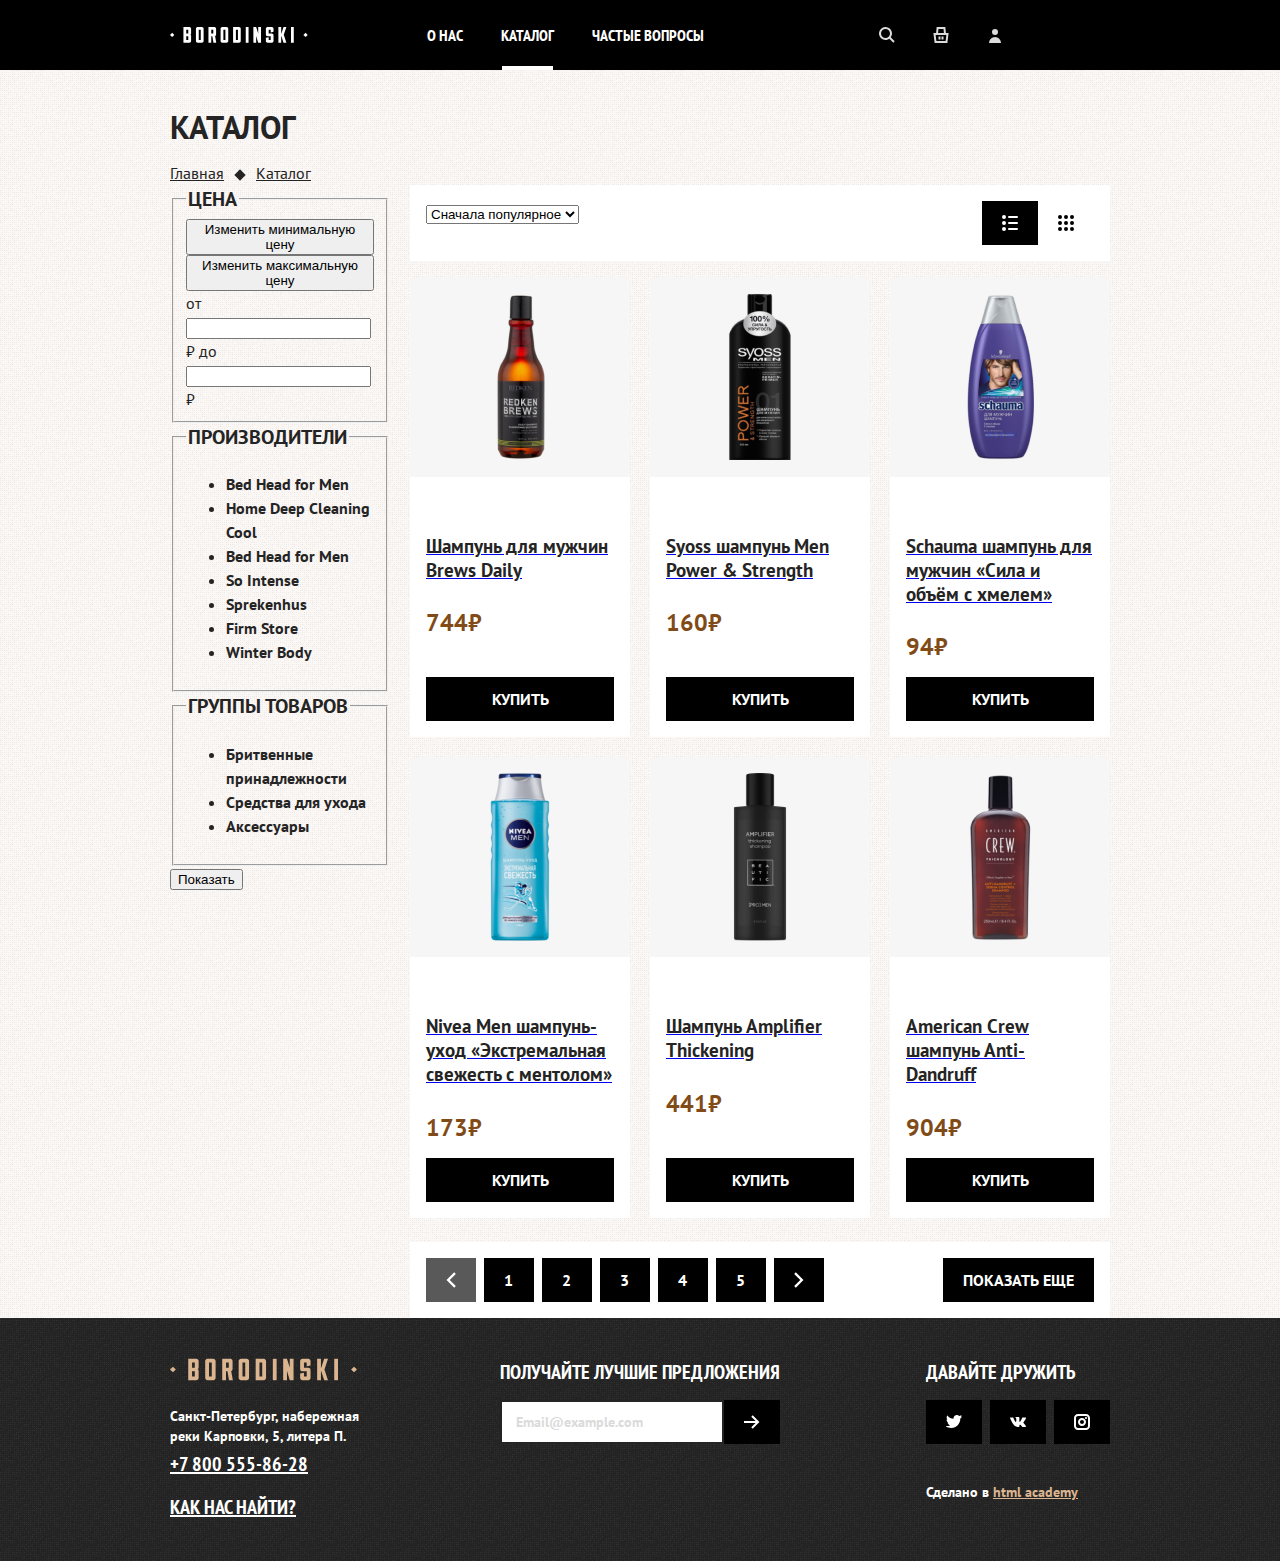
==== commit ad0e0702: "add" ====
--- a/catalog.html
+++ b/catalog.html
@@ -12,7 +12,7 @@
                 <header class="page-header">
                     <nav class="navigation">
                         <a href="index.html" class="navigation-logo">
-                            <img src="../borodinskiy/images/logo.svg" class="page-header-logo" alt="Логотип Барбершоп «Бородинский»"></a>
+                            <img src="./images/logo.svg" class="page-header-logo" alt="Логотип Барбершоп «Бородинский»"></a>
                         <ul class="navigation-list">
                             <li class="navigation-item">
                                 <a class="navigation-link" href="about.html">О нас</a>
@@ -325,9 +325,11 @@
                 <section class="newsletter">
                     <h2 class="page-footer-title">Получайте лучшие предложения</h2>
                 <form class="news-letter-form"> 
+                    <p class="newsletter-email" >
                     <label class="visually-hidden" for="newsletter-email">Email</label>
                     <input type="email" class="field" name="newsletter-email"
                     id="newsletter-email" placeholder="Email@example.com" required>
+                </p>
                     <button class="button newsletter-button" type="submit">
                         <span class="visually-hidden">Отправить</span>
                     </button>
--- a/style/style.css
+++ b/style/style.css
@@ -353,6 +353,81 @@
     font-family: "PT Sans Narrow", sans-serif;
 }
 
+.slider-image{
+    display: block;
+}
+
+.slider-wrapper{
+    position: relative;
+}
+.slider-controls{
+    position: absolute;
+    top: 50%;
+    display: flex;
+    justify-content: space-between;
+    width: 100%;
+    transform: translateY(-50%);
+}
+.slider-button{
+    width: 48px;
+    height: 60px;
+    color: #ffffff;
+    background-color: #000000;
+    border: none;
+    cursor: pointer;
+    background-image: url(../images/stroke-right.svg);
+    background-position:center;
+    background-repeat: no-repeat;
+}
+
+.slider-button:hover{
+    background-color: #814B18;
+}
+
+.slider-button:focus{
+    outline: 2px solid #dbb590;
+    background-color: #4E2E0E;
+}
+.button-next{
+    transform: rotate(180deg);
+}
+
+.slider-pagination{
+    margin: 0;
+    padding: 0;
+    list-style-type: none;
+    display: flex;
+    flex-wrap: wrap;
+    justify-content: center;
+}
+
+.slider-pagination-item{
+    margin: 0 4px ;
+}
+
+.slider-pagination-button{
+    width: 8px;
+    height: 8px;
+    margin: 0;
+    padding: 0;
+    background-color: #dbdbdb;
+    border: none;
+    border-radius: 50%;
+    cursor: pointer;
+}
+
+.slider-pagination-button:hover{
+    background-color: #AF7842;
+}
+
+.slider-pagination-button:focus{
+    background-color: #242424;
+    outline: none;
+}
+
+.slider-pagination-button-current{
+    background-color: #242424;
+}
 .contacts{
     width: 350px;
     font-weight: 700;
@@ -423,9 +498,7 @@
     margin: 0;
 }
 
-.appointment-form  .info{
-    display: none;
-  }
+
 .appointment-form-name{
     grid-column: 1/-1;
 }
@@ -433,6 +506,7 @@
 .appointment-submit{
     grid-column: 1/-1;
     justify-self: start;
+    margin-top: 9px;
 }
 
 .appointment-title{
@@ -452,11 +526,69 @@
 
 /*Label*/
 .form-label{
+    margin-bottom: 8px;
     line-height: 24px;
     font-weight: 700;
     text-transform: uppercase;
 }
 
+.form-label-icon{
+    position: relative;
+    padding-right: 16px;
+}
+
+.info{
+    position:absolute;
+    width: 16px;
+    height: 16px;
+    margin-top: 4px;
+    margin-left: 2px;
+    padding: 0;
+    background-color: transparent;
+    border: none;
+    background-image: url(../images/i.svg);
+    background-repeat: no-repeat;
+    background-position: center;
+}
+
+
+.field {
+    margin: 0;
+    padding: 8px 14px;
+    font: inherit;
+    font-weight: 700;
+    background-color: #FFFFFF;
+    border: 2px solid #242424;
+  }
+
+  .field:hover,
+.field:focus {
+  border-color: #AF7842;
+}
+
+.field:focus{
+    outline: #af7842;
+}
+
+.field:disabled,
+.field:disabled:hover{
+    color: #595959;
+    background-color: #DBB590;
+    border-color: #595959;
+}
+
+.field:invalid {
+    box-shadow: none;
+  }
+  
+  .field:focus:invalid {
+    border-color: #EA5454;
+  }
+
+  .field::placeholder {
+    color: #DBDBDB;
+    opacity: 1;
+  }
 /*Footer*/
 .page-footer{
     font-size: 14px;
@@ -537,7 +669,13 @@
     text-decoration: underline;
     text-transform: uppercase;
 }
-
+.newsletter-email{
+    flex-grow: 1;
+    margin: 0;
+}
+.newsletter-email .field{
+    width: 192px;
+}
 .news-letter-form{
     display: flex;
 }
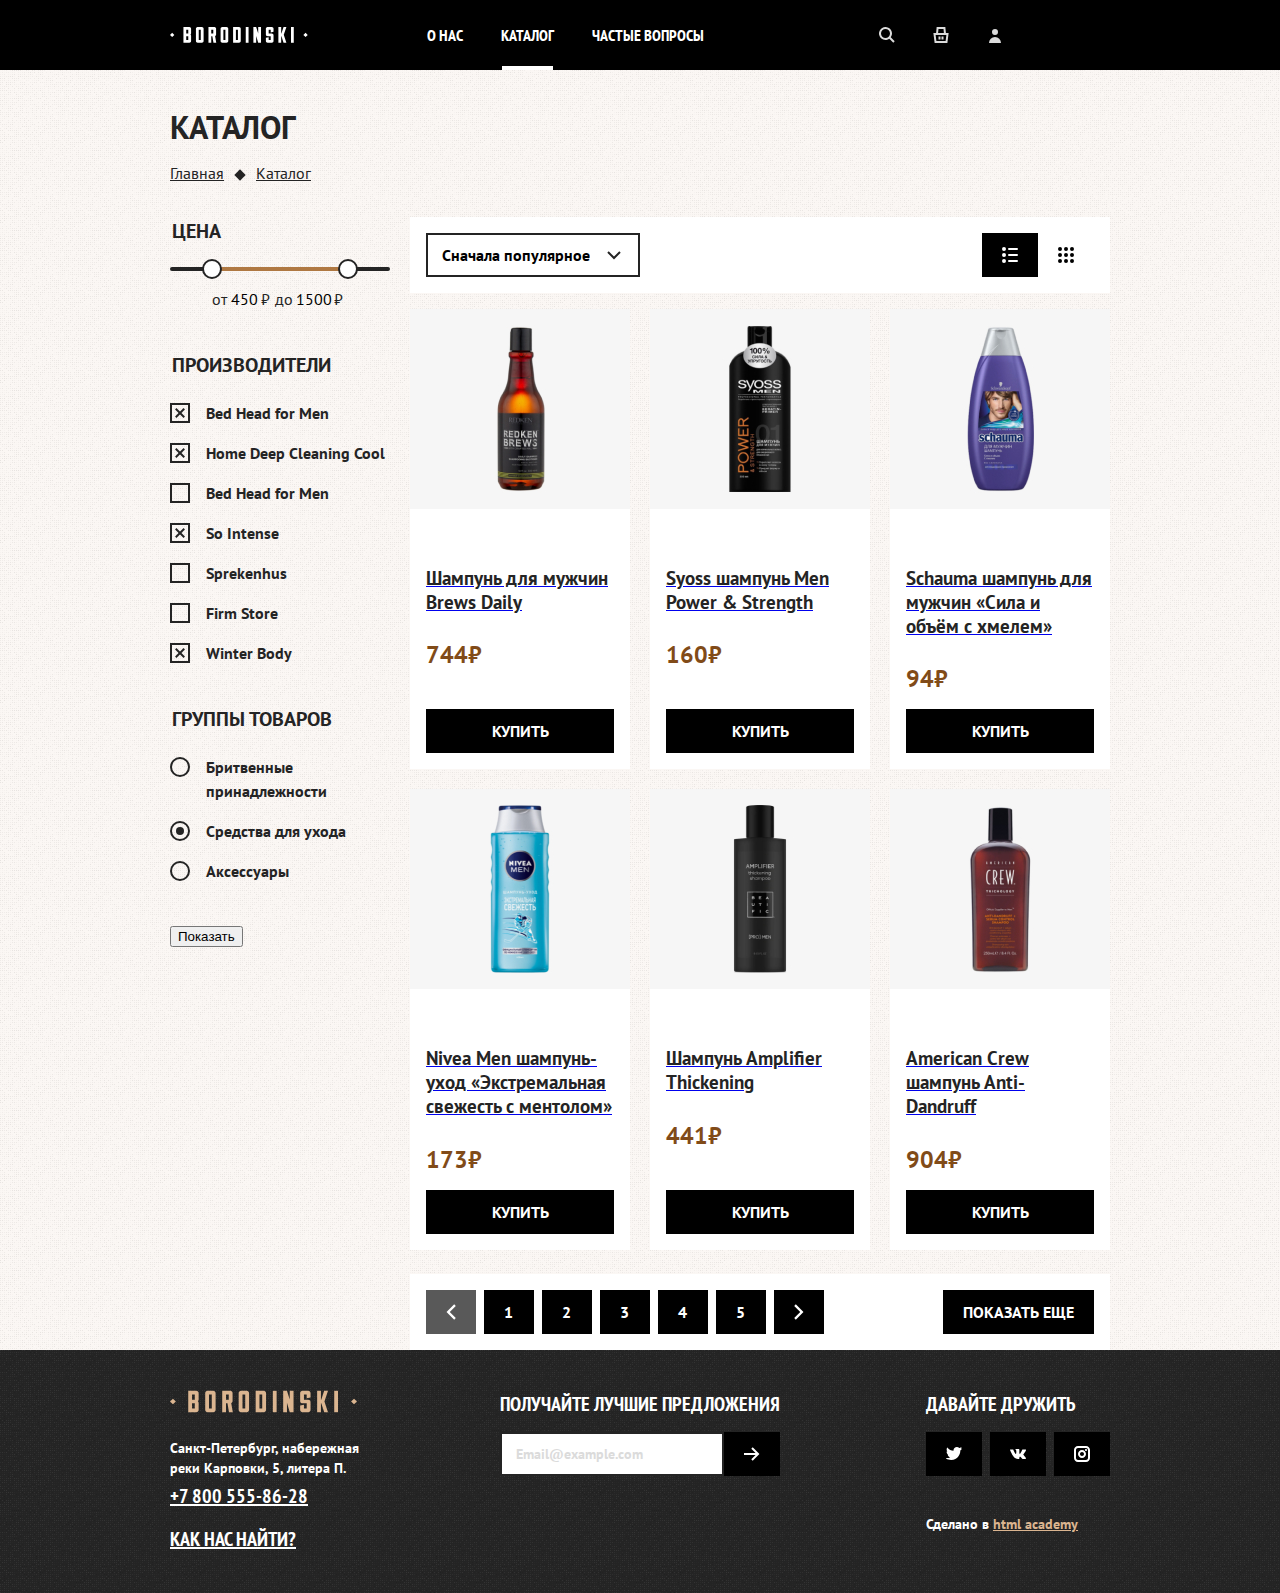
==== commit 6244c5c4: "add" ====
--- a/catalog.html
+++ b/catalog.html
@@ -69,25 +69,30 @@
                     <h2 class="visually-hidden" hidden>Список товаров с фильтрами</h2>
                     <form class="catalog-filter" action="https://echo.htmlacademy.ru/" method="get">
 
-                        <fieldset class="catalog-filter-group">
-                            <legend class="catalog-filter-title">Цена</legend>
-
-                            <button class="range-toggle toggle-min" type="button">
-                                <span class="visually-hiddden">Изменить минимальную цену</span>
-                            </button>
-                            <button class="range-toggle toggle-max" type="button">
-                                <span class="visually-hiddden">Изменить максимальную цену</span>
-                            </button>
-
-                            <label class="catalog-filter-label">от
-                        <input class="catalog-filter-input" type="number" name="min-price"> ₽
-                            </label>
-
-                            <label class="catalog-filter-label">до
-                                <input class="catalog-filter-input" type="number" name="min-price"> ₽
-                            </label>
-
-                        </fieldset>
+                            <fieldset class="catalog-filter-group">
+                                <legend class="catalog-filter-title">Цена</legend>
+                                <div class="range">
+                                    <div class="range-scale">
+                                        <div class="range-bar" style="left: 42px; width: 136px;">
+                                <button class="range-toggle toggle-min" type="button">
+                                    <span class="visually-hidden">Изменить минимальную цену</span>
+                                </button>
+                                <button class="range-toggle toggle-max" type="button">
+                                    <span class="visually-hidden">Изменить максимальную цену</span>
+                                </button>
+                                        </div>
+                                    </div>
+                                <div class="range-wrapper-inputs">
+                                <label class="catalog-filter-label">от
+                            <input class="range-input" type="number" name="min-price" value="450"> ₽
+                                </label>
+                                
+                                <label class="catalog-filter-label">до
+                                    <input class="range-input" type="number" name="min-price" value="1500" style="width: 37px;"> ₽
+                                </label>
+                                </div>
+                                </div>
+                            </fieldset>
 
                         <fieldset class="catalog-filter-group">
                             <legend class="catalog-filter-title">Производители</legend>
@@ -95,7 +100,7 @@
 
                                 <li class="catalog-filter-item">
                             <label class="control">
-                                <input class="visually-hidden control-input" type="checkbox" name="bed-head-for-men">
+                                <input class="visually-hidden control-input" type="checkbox" name="bed-head-for-men" checked>
                                 <span class="control-mark"></span>
                                 <span class="control-label"> Bed Head for Men</span>
                             </label>
@@ -151,7 +156,7 @@
                         </fieldset>
                         <fieldset class="catalog-filter-group">
                             <legend class="catalog-filter-title">Группы товаров</legend>
-                            <ul>
+                            <ul class="catalog-filter-list">
                             <li class="catalog-filter-item">
                                 <label class="control">
                                     <input class="visually-hidden control-input" type="radio"
@@ -184,12 +189,14 @@
                     <div class="catalog-right-column">
                     <div class="sorting-container">
                     <form class="sorting-type">
+                        <div class="select">
                         <label class="visually-hidden" for="sorting">Сортировка</label>
                         <select class="select-control" name="sorting" id="sorting">
                             <option value="popular">Сначала популярное</option>
                             <option value="cheap">Сначала дешевое</option>
                             <option value="expensive">Сначала дорогое</option>
                         </select>
+                    </div>
                         <button class="visually-hidden" type="submit">Отсортировать продукты</button>
                     </form>
                     <a href="#" class="card-grid-toggle" type="button">
--- a/style/style.css
+++ b/style/style.css
@@ -764,6 +764,7 @@
 .breadcrumbs { 
     display: flex;
     margin: 0;
+    margin-bottom: 32px;
     padding: 0;
     color: #242424;
     list-style-type: none;
@@ -801,12 +802,146 @@
     margin-right: 20px;
 }
 
+.catalog-filter-group{
+margin: 0;
+margin-bottom: 40px;
+padding: 0;
+border: none;
+}
+
 .catalog-filter-title{
     font-size: 20px;
     line-height: 28px;
     font-weight: 700;
     color: #242424;
     text-transform: uppercase;
+    margin-bottom: 22px;
+}
+
+.range-scale{
+    position: relative;
+    height: 4px;
+    margin-bottom: 16px;
+    background-color: #242424;
+    border-radius: 2px;
+}
+
+.range-bar{
+    position: absolute;
+    height: 4px;
+    background-color: #AF7842;
+}
+
+.range-toggle{
+    position: absolute;
+    width: 20px;
+    height: 20px;
+    background: #ffffff;
+    border: 2px solid #242424;
+    border-radius: 50%;
+    cursor: pointer;
+}
+
+.range-toggle:hover{
+    background-color: #dbb590;
+}
+
+.range-toggle:active,
+.range-toggle:focus {
+outline: 3px solid #dbb590;
+}
+
+.control{
+    position: relative;
+    display: block;
+    padding-left: 36px;
+}
+
+.control-mark{
+    position: absolute;
+    top: 2px;
+    left: 0;
+    width: 16px;
+    height: 16px;
+    border: 2px solid #242424;
+}
+
+.control:hover .control-mark {
+    border-color: #814B18;
+  }
+  
+  .control-input:disabled + .control-mark {
+    border-color: #242424;
+  }
+
+  .control-input[type="checkbox"]:checked + .control-mark::before,
+.control-input[type="checkbox"]:checked + .control-mark::after {
+  position: absolute;
+  top: 7px;
+  left: 2px;
+  width: 12px;
+  height: 2px;
+  background-color: #242424;
+  content: "";
+}
+
+.control-input[type="checkbox"]:checked + .control-mark::before {
+    transform: rotate(45deg);
+  }
+  
+  .control-input[type="checkbox"]:checked + .control-mark::after {
+    transform: rotate(-45deg);
+  }
+
+  .control-input[type="radio"] + .control-mark {
+    border-radius: 50%;
+  }
+
+  .control-input[type="radio"]:checked + .control-mark::before {
+    position: absolute;
+    top: 4px;
+    left: 4px;
+    width: 8px;
+    height: 8px;
+    background-color: #242424;
+    border-radius: 50%;
+    content: "";
+  }
+
+.toggle-min{
+    top: -8px;
+    left: -10px;
+}
+
+.toggle-max{
+    top: -8px;
+    right: -10px;
+}
+
+.range-wrapper-inputs{
+    display: flex;
+    justify-content: center;
+}
+
+.catalog-filter-label{
+    display: flex;
+    margin-right: 5px;
+}
+
+.range-input{
+    width: 30px;
+    padding: 0 2px;
+    font: inherit;
+    text-align: center;
+    background-color: transparent;
+    border: none;
+    appearance: textfield;
+}
+
+.range-input::-webkit-outer-spin-button,
+.range-input::-webkit-inner-spin-button {
+  appearance: none;
+  margin: 0;
 }
 
 .catalog-right-column{
@@ -814,8 +949,19 @@
 }
 
 .control-label {
-    font-weight: 700;
-}
+    line-height: 22px;
+    font-weight: 700;
+}
+
+.catalog-filter-list {
+    margin: 0;
+    padding: 0;
+    list-style-type: none;
+  }
+  
+  .catalog-filter-item:not(:last-child) {
+    margin-bottom: 16px;
+  }
 
 .sorting-container {
     display: flex;
@@ -829,6 +975,29 @@
     width: 56px;
     height: 44px;
 }
+
+.select-control {
+    width: 100%;
+    padding: 8px 14px;
+    padding-right: 48px;
+    font: inherit;
+    font-weight: 700;
+    background-color: #FFFFFF;
+    border: 2px solid #242424;
+    background-image: url("../images/arrow-down.svg");
+    background-repeat: no-repeat;
+    background-position: right 16px center;
+    appearance: none;
+  }
+  
+  .select-control:hover,
+  .select-control:focus {
+    border-color: #AF7842;
+  }
+  
+  .select-control:focus {
+    outline: 2px solid #DBB590;
+  }
 
 .sorting-type{
     margin-right: auto;
@@ -863,10 +1032,16 @@
     background-color: #FFFFFF;
   }
   
+  .card-grid-toggle-current:hover {
+    background-color: #000000;
+  }
   .card-grid-toggle-current svg {
     fill: #000000;
   }
 
+  .card-grid-toggle-current:hover svg {
+    fill: #FFFFFF;
+  }
 
 /*Light*/
 .button-light{
